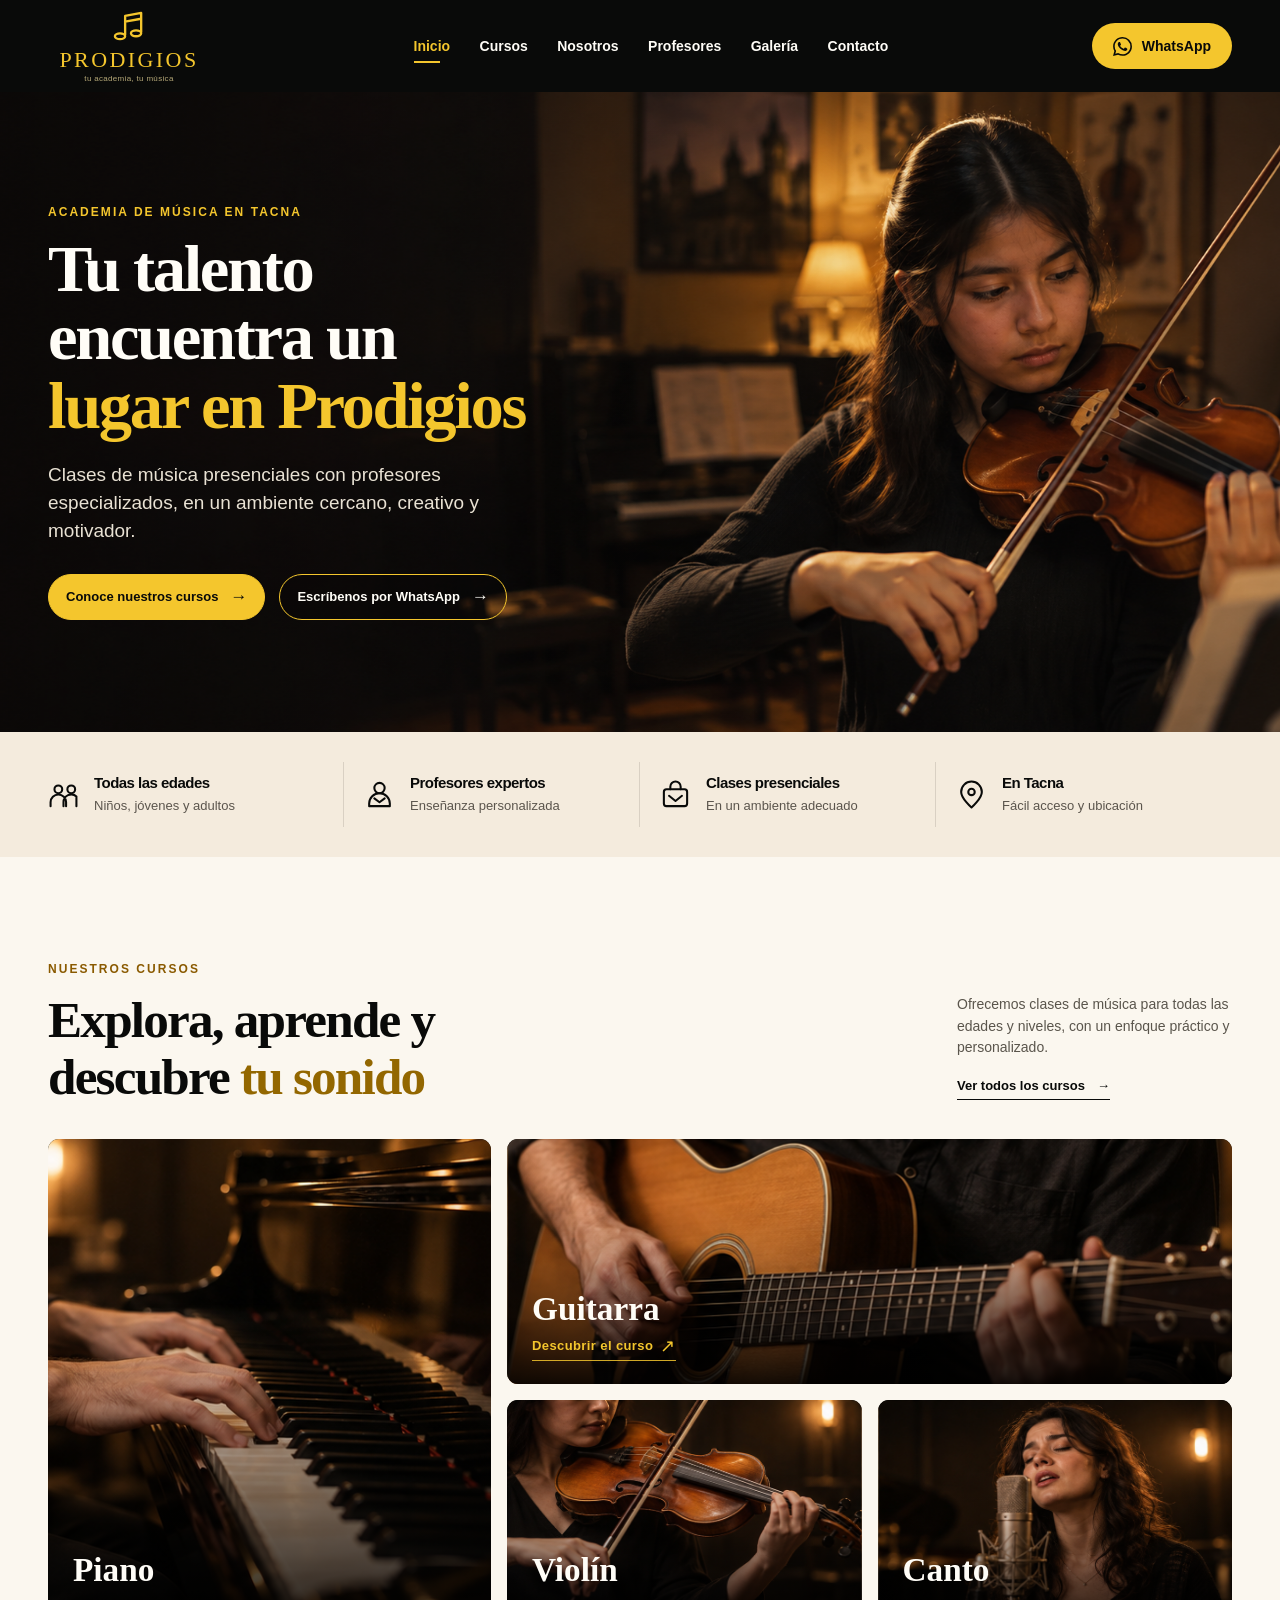
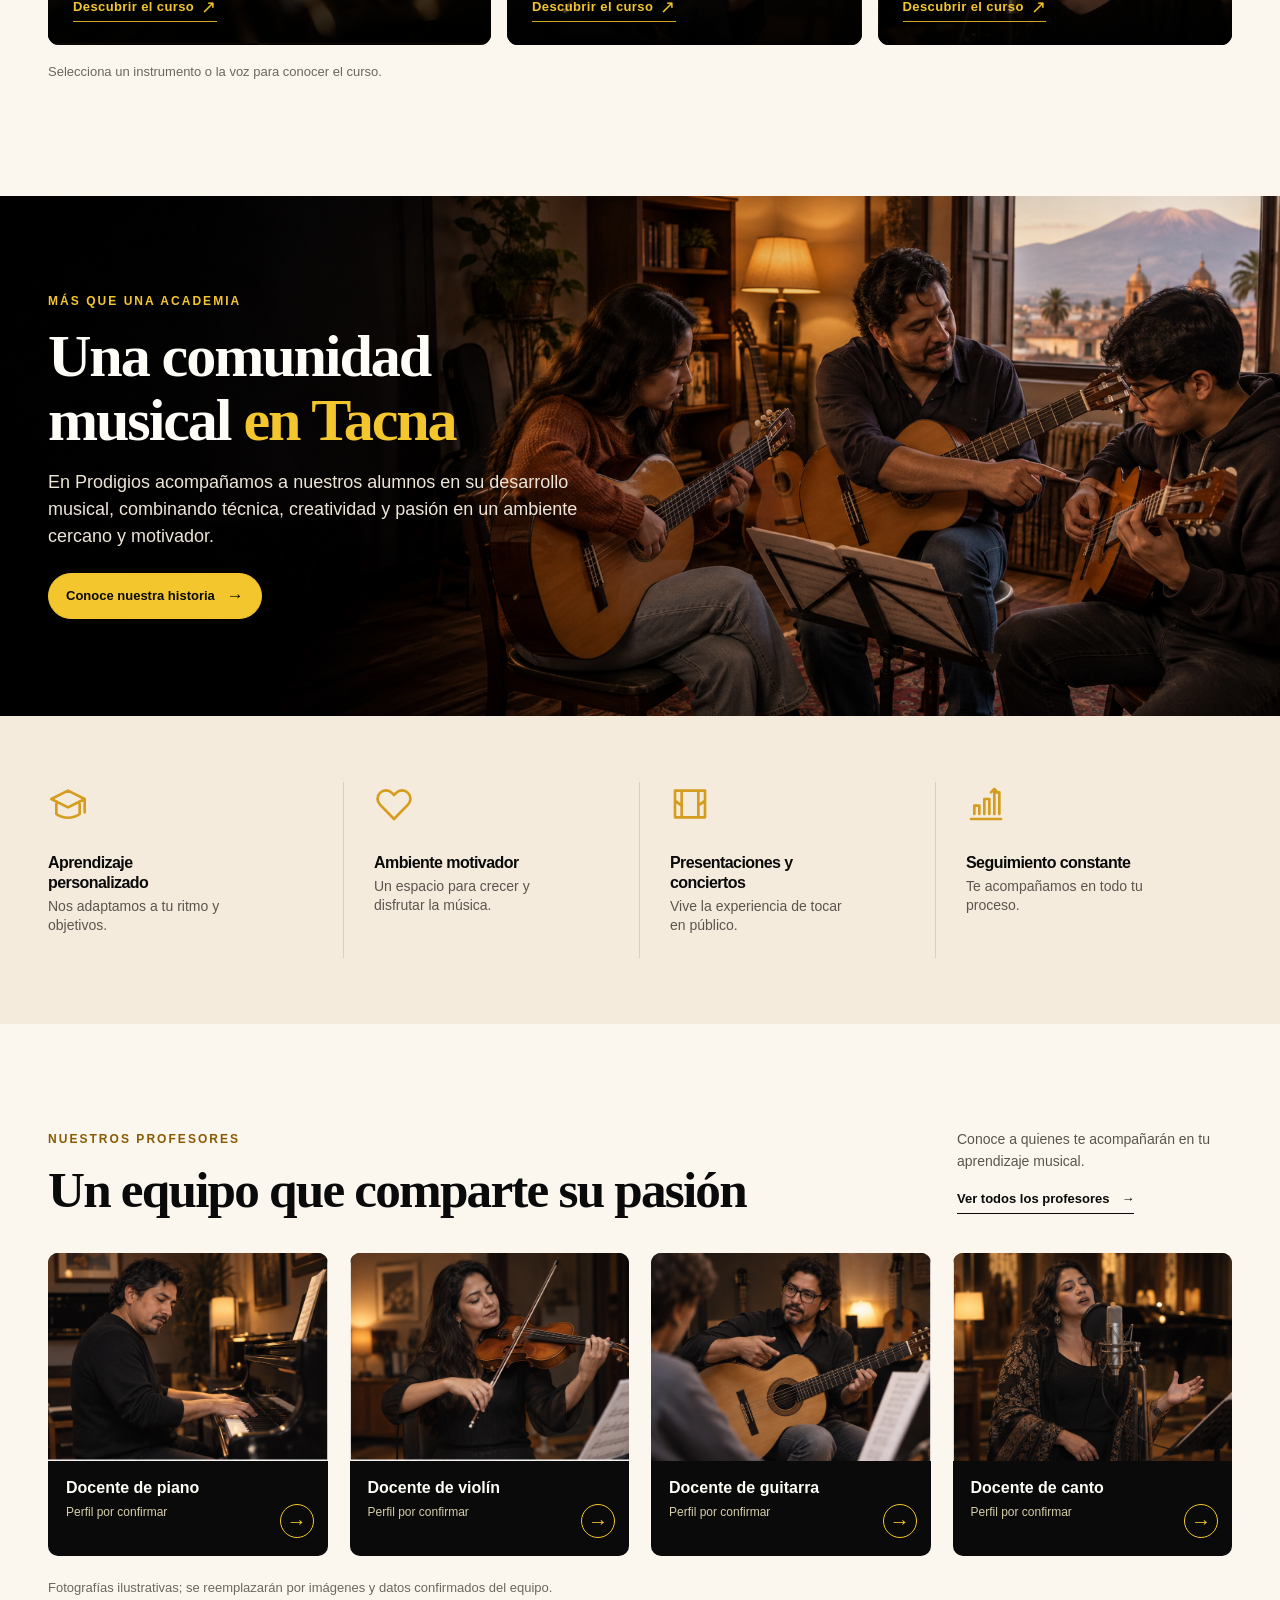
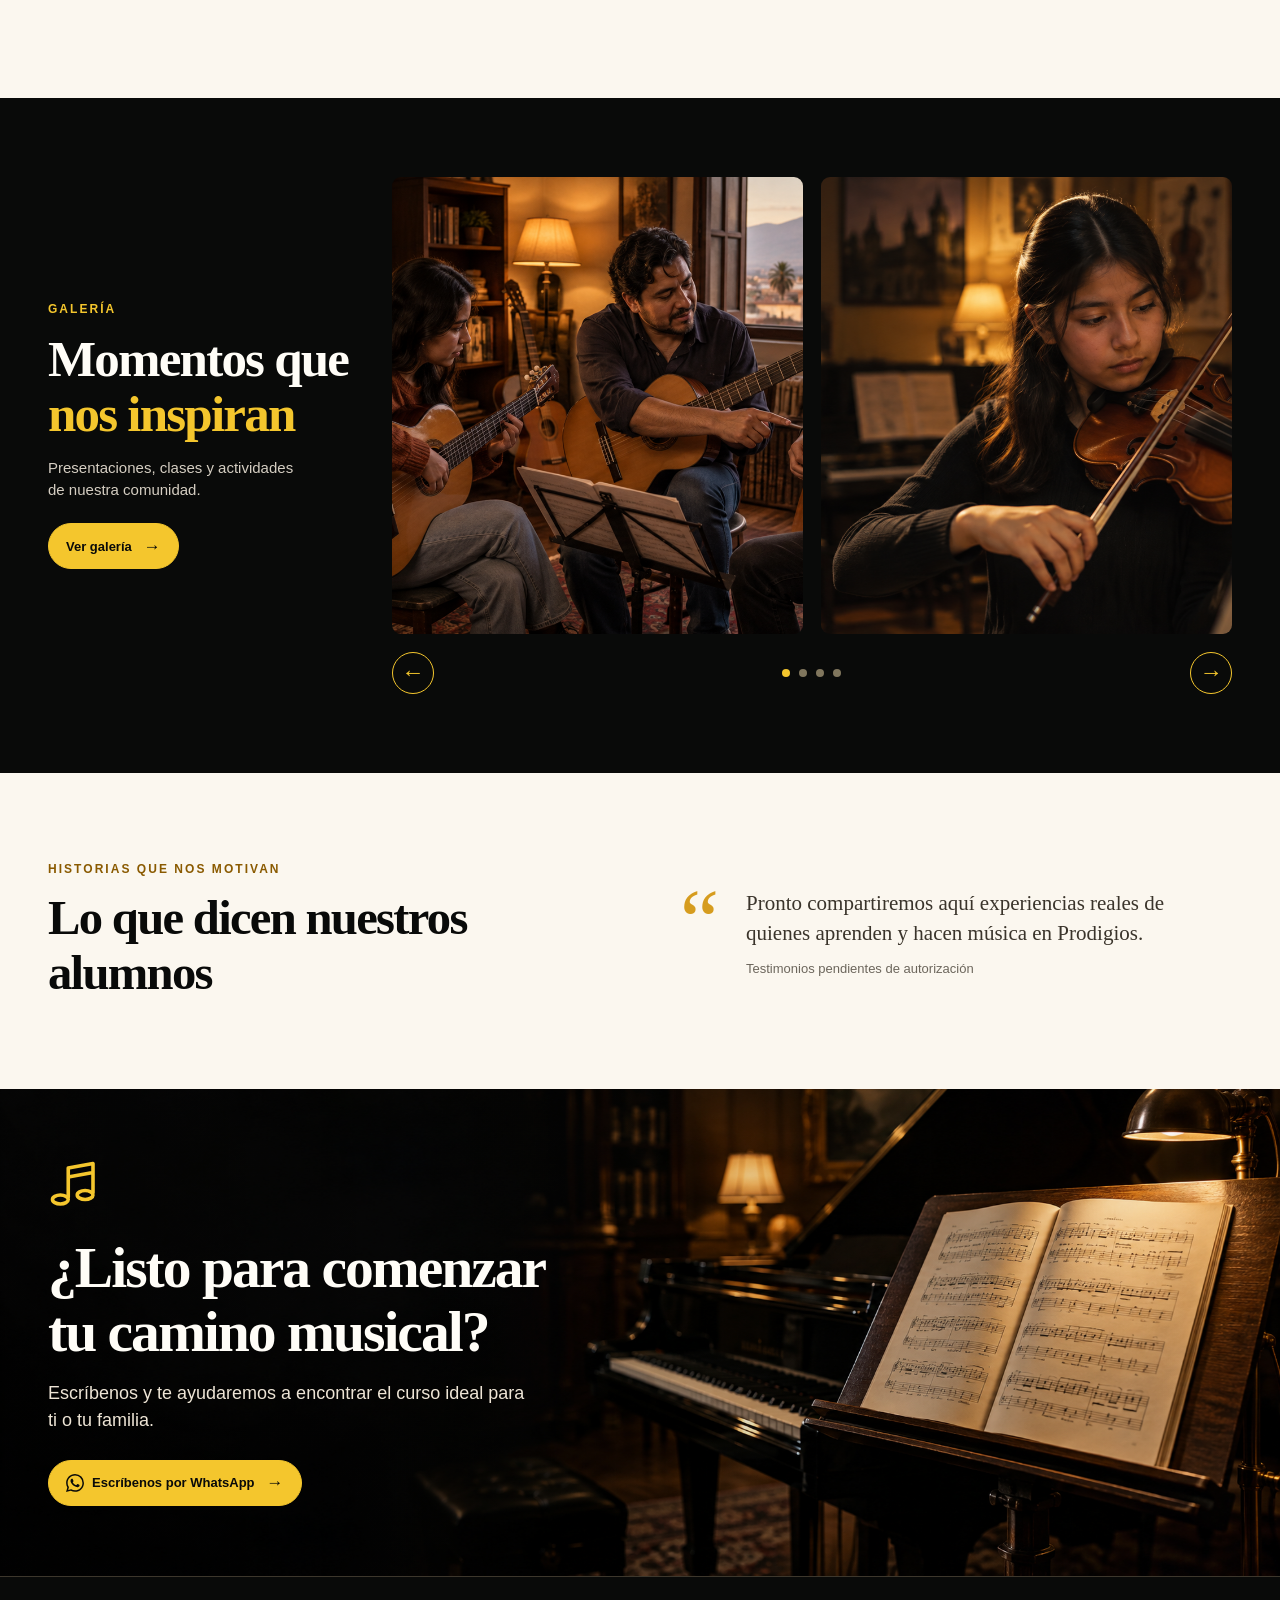
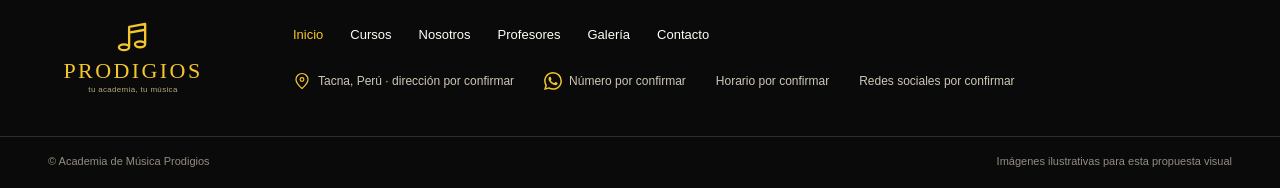
==== index.html @ af08e085 "cambios" ====
<!doctype html>
<html lang="es">
<head>
  <meta charset="utf-8">
  <meta name="viewport" content="width=device-width, initial-scale=1">
  <meta name="theme-color" content="#090A09">
  <meta name="description" content="Academia de Música Prodigios en Tacna. Descubre clases presenciales de piano, guitarra, violín y canto.">
  <title>Inicio · Academia de Música Prodigios</title>
  <link rel="stylesheet" href="styles.css">
  <link rel="stylesheet" href="home.css">
  <script src="home.js" defer></script>
  <script src="site.js" defer></script>
</head>
<body data-page="inicio"><div id="site"></div></body>
</html>
---- styles.css ----
:root {
  color-scheme: light;
  --ink: #111;
  --muted: #555;
  --line: #222;
  --soft-line: #222;
  --paper: #fff;
  --canvas: #fff;
}

* { box-sizing: border-box; }
html { scroll-behavior: smooth; }
body { margin: 0; background: var(--canvas); color: var(--ink); font-family: Arial, Helvetica, sans-serif; font-size: 15px; line-height: 1.5; }
button, input, select, textarea { font: inherit; }
button { cursor: pointer; }
a { color: inherit; text-decoration: none; }
a:hover { text-decoration: underline; text-underline-offset: 4px; }
a:focus-visible, button:focus-visible, input:focus-visible, select:focus-visible, textarea:focus-visible, summary:focus-visible { outline: 2px solid var(--ink); outline-offset: 3px; }
h1, h2, h3, p, blockquote { margin-top: 0; }
h1, h2, h3 { line-height: 1.15; letter-spacing: -.035em; }
h1 { font-size: clamp(2.7rem, 5.5vw, 5.1rem); font-weight: 700; }
h2 { font-size: clamp(2rem, 3.3vw, 3rem); font-weight: 700; }
h3 { font-size: 1.28rem; }
p { color: var(--muted); }
[hidden] { display: none !important; }

.sheet { width: min(100%, 1500px); margin: 28px auto; background: var(--paper); border: 1px solid var(--line); }
.sheet-meta { display: flex; justify-content: space-between; gap: 16px; padding: 10px 28px; border-bottom: 1px solid var(--line); font-size: 10px; font-weight: 700; letter-spacing: .13em; }
.site-header { display: flex; align-items: center; gap: 24px; min-height: 92px; padding: 14px 28px; border-bottom: 1px solid var(--line); }
.logo-box { width: 120px; min-width: 120px; height: 54px; display: flex; align-items: center; justify-content: center; flex-direction: column; border: 1px solid var(--line); line-height: 1.15; }
.logo-box span { font-size: 15px; font-weight: 700; letter-spacing: .12em; }
.logo-box small { font-size: 9px; letter-spacing: .07em; }
.desktop-nav { display: flex; flex: 1; justify-content: center; gap: clamp(12px, 2vw, 33px); }
.desktop-nav a { padding: 10px 0; white-space: nowrap; font-size: 13px; }
.desktop-nav a[aria-current="page"] { font-weight: 700; border-bottom: 2px solid var(--line); }
.header-cta { display: flex; align-items: center; gap: 14px; justify-content: space-between; min-width: 175px; padding: 12px 14px; border: 1px solid var(--line); font-size: 12px; font-weight: 700; }
.mobile-menu { display: none; }
.eyebrow { margin-bottom: 20px; color: var(--ink); font-size: 10px; font-weight: 700; letter-spacing: .17em; text-transform: uppercase; }
.section { padding: 76px 5.2%; border-bottom: 1px solid var(--line); }
.section-head { display: flex; justify-content: space-between; align-items: end; gap: 28px; margin-bottom: 34px; }
.section-head h2 { margin-bottom: 10px; }
.section-intro { max-width: 660px; margin-bottom: 0; font-size: 15px; }
.text-link { display: inline-block; border-bottom: 1px solid var(--ink); padding-bottom: 2px; font-size: 13px; font-weight: 700; white-space: nowrap; }
.button-row { display: flex; flex-wrap: wrap; align-items: center; gap: 12px; }
.button { display: inline-flex; justify-content: space-between; align-items: center; gap: 34px; min-height: 46px; padding: 11px 16px; border: 1px solid var(--ink); background: var(--ink); color: #fff; font-size: 13px; font-weight: 700; line-height: 1.2; text-align: left; }
.button:hover { background: #fff; color: var(--ink); text-decoration: none; }
.button-secondary { background: #fff; color: var(--ink); }
.button-secondary:hover { background: var(--ink); color: #fff; }
.outlined-card { border: 1px solid var(--line); background: #fff; }
.card-number { display: block; color: var(--muted); font-size: 10px; font-weight: 700; letter-spacing: .13em; }
.placeholder { display: flex; align-items: center; justify-content: center; min-height: 140px; border: 1px dashed var(--soft-line); background: #fff; color: var(--muted); text-align: center; }
.placeholder span { padding: 5px 8px; background: #fff; font-size: 11px; font-weight: 700; letter-spacing: .07em; text-transform: uppercase; }
.three-grid, .four-grid, .two-grid { display: grid; gap: 16px; }
.three-grid { grid-template-columns: repeat(3, minmax(0, 1fr)); }
.four-grid { grid-template-columns: repeat(4, minmax(0, 1fr)); }
.two-grid { grid-template-columns: repeat(2, minmax(0, 1fr)); }
.body-copy { max-width: 620px; font-size: 17px; line-height: 1.7; }

/* Inicio */
.hero { display: grid; grid-template-columns: 1.04fr .96fr; gap: 7%; align-items: stretch; min-height: 560px; }
.hero-copy { align-self: center; padding: 22px 0; }
.hero h1 { max-width: 720px; margin-bottom: 20px; }
.hero-copy > p:not(.eyebrow) { max-width: 570px; }
.hero-subtitle { color: var(--ink); font-size: 21px; font-weight: 700; }
.hero-copy .button-row { margin-top: 28px; }
.hero-image { min-height: 430px; }
.reason-card { min-height: 215px; padding: 26px; }
.reason-card h3 { margin: 50px 0 12px; }
.reason-card p { max-width: 280px; margin-bottom: 0; }
.course-preview { padding: 14px; }
.course-thumb { min-height: 180px; margin: 0 0 22px; }
.course-preview h3 { margin: 12px 0 8px; }
.course-preview p { margin-bottom: 18px; font-size: 13px; }
.course-preview .text-link { margin-bottom: 6px; }
.split-section { display: grid; grid-template-columns: 1fr 1fr; gap: 7%; align-items: center; }
.split-section .section-head { display: block; }
.split-section .button { margin-top: 12px; }
.landscape-placeholder { min-height: 310px; }
.teacher-preview { display: grid; grid-template-columns: 37% 1fr; gap: 20px; padding: 14px; min-height: 245px; }
.teacher-preview .portrait-placeholder { min-height: 210px; }
.teacher-preview > div:last-child { align-self: center; }
.teacher-preview h3 { margin: 20px 0 8px; }
.teacher-preview p { margin-bottom: 0; }
.mini-gallery { display: grid; grid-template-columns: 1fr 1fr; gap: 12px; }
.mini-gallery .placeholder { min-height: 130px; }
.mini-gallery .placeholder:first-child { grid-row: span 2; min-height: 272px; }
.testimonial { padding: 28px; min-height: 170px; margin-bottom: 0; }
.testimonial p { color: var(--ink); font-size: 18px; line-height: 1.45; }
.testimonial footer { color: var(--muted); font-size: 12px; }

/* Páginas interiores */
.page-intro { display: flex; align-items: end; justify-content: space-between; gap: 40px; min-height: 305px; padding: 58px 5.2% 55px; border-bottom: 1px solid var(--line); }
.page-intro h1 { margin-bottom: 16px; }
.page-intro p:last-child { max-width: 690px; margin-bottom: 0; font-size: 17px; }
.intro-index { flex: none; color: var(--muted); font-size: clamp(4rem, 8vw, 7rem); font-weight: 700; line-height: .8; letter-spacing: -.11em; }
.intro-index span { margin-left: 8px; color: var(--muted); font-size: 12px; letter-spacing: 0; }
.course-directory { padding-top: 42px; padding-bottom: 42px; }
.course-directory .eyebrow { margin-bottom: 17px; }
.course-directory nav { display: grid; grid-template-columns: repeat(4, 1fr); border-top: 1px solid var(--line); border-left: 1px solid var(--line); }
.course-directory nav a { display: flex; align-items: center; gap: 15px; padding: 16px; border-right: 1px solid var(--line); border-bottom: 1px solid var(--line); font-weight: 700; }
.course-directory nav a span:first-child { color: var(--muted); font-size: 11px; }
.course-directory nav a span:last-child { margin-left: auto; }
.course-list { padding-top: 0; padding-bottom: 0; border-bottom: 0; }
.course-detail { display: grid; grid-template-columns: 1.05fr 1fr .68fr; gap: 4%; padding: 64px 0; border-bottom: 1px solid var(--line); scroll-margin-top: 20px; }
.course-title h2 { margin: 0 0 12px; }
.course-title > p { max-width: 340px; margin-bottom: 26px; }
.course-specs { display: grid; grid-template-columns: 1fr 1fr; gap: 20px 24px; }
.course-specs > div { padding-top: 12px; border-top: 1px solid var(--line); }
.course-specs h3 { margin-bottom: 7px; font-size: 13px; }
.course-specs p { margin-bottom: 5px; font-size: 12px; }
.course-specs .text-link { font-size: 11px; }
.course-detail-image { min-height: 240px; }
.story-section { display: grid; grid-template-columns: 1fr 1fr; gap: 7%; }
.story-content > p { max-width: 550px; font-size: 17px; line-height: 1.7; }
.story-stops { margin-top: 35px; border-top: 1px solid var(--line); }
.story-stops div { display: flex; gap: 24px; padding: 15px 0; border-bottom: 1px solid var(--line); }
.story-stops span { color: var(--muted); font-size: 11px; }
.story-stops p { margin: 0; color: var(--ink); font-weight: 700; }
.about-gallery .placeholder { min-height: 190px; }
.teacher-grid { display: grid; grid-template-columns: repeat(2, minmax(0, 1fr)); gap: 16px; }
.teacher-card { display: grid; grid-template-columns: 43% 1fr; gap: 20px; padding: 14px; min-height: 310px; }
.teacher-photo { min-height: 280px; }
.teacher-info { padding: 12px 8px 8px 0; }
.teacher-info h3 { margin: 20px 0; }
.teacher-info dl { margin: 0 0 16px; }
.teacher-info dl div { padding: 9px 0; border-top: 1px solid var(--line); }
.teacher-info dt { color: var(--muted); font-size: 11px; }
.teacher-info dd { margin: 2px 0 0; font-size: 13px; font-weight: 700; }
.teacher-info p { font-size: 13px; }
.filter-row { display: flex; flex-wrap: wrap; gap: 8px; margin-bottom: 24px; }
.filter-button { padding: 9px 16px; border: 1px solid var(--line); background: #fff; color: var(--ink); font-size: 12px; font-weight: 700; }
.filter-button.is-active, .filter-button:hover { background: var(--ink); color: #fff; }
.gallery-grid { display: grid; grid-template-columns: repeat(4, minmax(0, 1fr)); gap: 16px; }
.gallery-item { border: 1px solid var(--line); padding: 10px; }
.gallery-image { min-height: 175px; }
.gallery-item > div:last-child { padding: 14px 5px 3px; }
.gallery-item > div:last-child span { color: var(--muted); font-size: 10px; letter-spacing: .1em; }
.gallery-item h3 { margin: 8px 0 0; font-size: 17px; }
.contact-section { display: grid; grid-template-columns: 1fr 1fr; gap: 7%; }
.contact-info > h2, .contact-form-wrap > h2 { margin-bottom: 14px; }
.contact-methods { margin-top: 30px; border-top: 1px solid var(--line); }
.contact-methods > div { padding: 15px 0; border-bottom: 1px solid var(--line); scroll-margin-top: 20px; }
.contact-methods h3 { margin-bottom: 5px; font-size: 13px; }
.contact-methods p { margin: 0; color: var(--ink); font-size: 14px; font-weight: 700; }
.contact-methods span { color: var(--muted); font-size: 11px; }
.contact-form-wrap { padding: 24px; border: 1px solid var(--line); }
.contact-form-wrap form { display: grid; gap: 14px; margin-top: 24px; }
.contact-form-wrap label { display: grid; gap: 6px; font-size: 12px; font-weight: 700; }
.contact-form-wrap input, .contact-form-wrap select, .contact-form-wrap textarea { width: 100%; padding: 11px 12px; border: 1px solid var(--line); border-radius: 0; background: #fff; color: var(--ink); font-weight: 400; }
.contact-form-wrap textarea { resize: vertical; }
.contact-form-wrap .button { width: 100%; margin-top: 3px; }
.form-note { margin: 0; font-size: 11px; }
.map-layout { display: grid; grid-template-columns: 1.6fr .6fr; gap: 16px; }
.map-placeholder { min-height: 300px; }
.map-address { display: flex; flex-direction: column; justify-content: end; padding: 23px; }
.map-address h3 { margin-bottom: 22px; }
.map-address p { margin-bottom: 7px; font-size: 13px; }
.step-card { min-height: 210px; padding: 24px; }
.step-number { display: block; margin-bottom: 50px; font-size: 26px; font-weight: 700; }
.step-card h3 { margin-bottom: 8px; }
.step-card p { margin-bottom: 0; font-size: 13px; }
.faq-list { border-top: 1px solid var(--line); }
.faq-list details { border-bottom: 1px solid var(--line); }
.faq-list summary { display: flex; justify-content: space-between; gap: 16px; padding: 18px 0; cursor: pointer; font-weight: 700; list-style: none; }
.faq-list summary::-webkit-details-marker { display: none; }
.faq-list details[open] summary span { transform: rotate(45deg); }
.faq-list details > p { margin: 0 0 20px; }

/* Shared closing sections */
.cta-section { display: flex; align-items: end; justify-content: space-between; gap: 24px; }
.cta-section h2 { max-width: 700px; margin-bottom: 10px; }
.cta-section p:not(.eyebrow) { margin-bottom: 0; }
.cta-section .button-row { flex: none; }
.site-footer { padding: 48px 5.2% 0; }
.footer-top { display: grid; grid-template-columns: 1fr 1.7fr; gap: 7%; padding-bottom: 54px; }
.footer-top h2 { max-width: 340px; font-size: 24px; }
.footer-top p { font-size: 12px; }
.footer-grid { display: grid; grid-template-columns: repeat(3, 1fr); gap: 25px; }
.footer-grid h3 { margin-bottom: 17px; font-size: 12px; }
.footer-grid nav { display: grid; gap: 7px; }
.footer-grid a, .footer-grid p { margin: 0 0 7px; color: var(--muted); font-size: 12px; }
.footer-bottom { display: flex; justify-content: space-between; gap: 16px; padding: 15px 0; border-top: 1px solid var(--line); color: var(--muted); font-size: 10px; font-weight: 700; letter-spacing: .12em; }

@media (max-width: 1150px) {
  .desktop-nav { gap: 12px; }
  .desktop-nav a { font-size: 12px; }
  .header-cta { min-width: 150px; font-size: 11px; }
  .course-detail { grid-template-columns: 1fr 1.2fr; }
  .course-detail-image { display: none; }
  .gallery-grid { grid-template-columns: repeat(3, minmax(0, 1fr)); }
}

@media (max-width: 900px) {
  .sheet { margin: 0; border-left: 0; border-right: 0; }
  .desktop-nav, .header-cta { display: none; }
  .site-header { justify-content: space-between; }
  .mobile-menu { display: block; position: relative; }
  .mobile-menu summary { display: flex; gap: 20px; align-items: center; padding: 11px 14px; border: 1px solid var(--line); cursor: pointer; font-size: 13px; font-weight: 700; list-style: none; }
  .mobile-menu summary::-webkit-details-marker { display: none; }
  .mobile-nav { position: absolute; top: calc(100% + 5px); right: 0; z-index: 10; display: grid; min-width: 190px; padding: 8px; border: 1px solid var(--line); background: #fff; }
  .mobile-nav a { padding: 10px; border-bottom: 1px solid var(--line); font-size: 13px; }
  .mobile-nav a:last-child { border-bottom: 0; }
  .mobile-nav a[aria-current="page"] { font-weight: 700; }
  .four-grid { grid-template-columns: repeat(2, minmax(0, 1fr)); }
  .three-grid { grid-template-columns: repeat(2, minmax(0, 1fr)); }
  .hero { gap: 4%; }
  .hero-image { min-height: 350px; }
  .teacher-card { grid-template-columns: 1fr; }
  .teacher-photo { min-height: 200px; }
  .contact-section { gap: 4%; }
  .footer-top { grid-template-columns: 1fr; }
}

@media (max-width: 640px) {
  .sheet-meta { padding: 9px 18px; font-size: 8px; }
  .sheet-meta span:first-child { max-width: 190px; }
  .site-header { min-height: 76px; padding: 10px 18px; }
  .logo-box { width: 102px; min-width: 102px; height: 49px; }
  .section { padding: 52px 18px; }
  .section-head, .cta-section { display: block; }
  .section-head .text-link { margin-top: 17px; }
  .hero, .split-section, .story-section, .contact-section, .footer-top, .two-grid, .three-grid, .four-grid, .teacher-grid, .map-layout { grid-template-columns: 1fr; }
  .hero { gap: 28px; }
  .hero-image { min-height: 270px; }
  .hero h1 { font-size: 2.9rem; }
  .reason-card { min-height: 170px; }
  .reason-card h3 { margin-top: 28px; }
  .course-thumb { min-height: 170px; }
  .landscape-placeholder { min-height: 230px; }
  .teacher-preview { grid-template-columns: 36% 1fr; }
  .teacher-preview .portrait-placeholder { min-height: 180px; }
  .reverse-split .placeholder { order: 2; }
  .page-intro { min-height: 250px; padding: 45px 18px; }
  .intro-index { display: none; }
  .course-directory nav { grid-template-columns: 1fr 1fr; }
  .course-detail { grid-template-columns: 1fr; gap: 24px; padding: 48px 0; }
  .course-specs { gap: 20px; }
  .story-stops { margin-top: 20px; }
  .teacher-card { grid-template-columns: 38% 1fr; min-height: 0; }
  .teacher-photo { min-height: 220px; }
  .teacher-info { padding: 5px 0; }
  .gallery-grid { grid-template-columns: repeat(2, minmax(0, 1fr)); gap: 10px; }
  .gallery-image { min-height: 140px; }
  .gallery-item h3 { font-size: 15px; }
  .contact-form-wrap { padding: 18px; }
  .map-placeholder { min-height: 220px; }
  .cta-section .button-row { margin-top: 23px; }
  .site-footer { padding: 42px 18px 0; }
  .footer-grid { grid-template-columns: 1fr 1fr; gap: 25px 15px; }
}

@media (max-width: 390px) {
  .sheet-meta span:last-child { text-align: right; }
  .button-row .button { width: 100%; }
  .teacher-card, .teacher-preview { grid-template-columns: 1fr; }
  .teacher-photo, .teacher-preview .portrait-placeholder { min-height: 190px; }
  .course-specs, .gallery-grid, .footer-grid { grid-template-columns: 1fr; }
}
---- home.css ----
body[data-page="inicio"] {
  --home-black: #090a09;
  --home-dark: #11110f;
  --home-cream: #f4ebdd;
  --home-paper: #fbf7ef;
  --home-gold: #f4c62d;
  --home-amber: #d69c1e;
  --home-white: #fffdf7;
  --home-muted: #8a847a;
  --home-line: #d9d0c3;
  background: var(--home-black);
  color: var(--home-black);
  font-family: Inter, Arial, Helvetica, sans-serif;
  font-size: 16px;
}

body[data-page="inicio"] .sheet { width: 100%; max-width: none; margin: 0; border: 0; background: var(--home-black); }
body[data-page="inicio"] h1, body[data-page="inicio"] h2, body[data-page="inicio"] h3 { letter-spacing: -.035em; }
body[data-page="inicio"] a:focus-visible, body[data-page="inicio"] button:focus-visible, body[data-page="inicio"] summary:focus-visible { outline: 3px solid var(--home-gold); outline-offset: 4px; }
body[data-page="inicio"] a:hover { text-decoration: none; }
.home-container { width: min(100%, 1280px); margin-inline: auto; padding-inline: 48px; }
.home-eyebrow { margin: 0 0 14px; color: #8a5a00; font-size: 12px; font-weight: 700; line-height: 1.4; letter-spacing: .17em; text-transform: uppercase; }
.home-hero .home-eyebrow, .home-story .home-eyebrow, .home-gallery .home-eyebrow { color: var(--home-gold); }
.home-light { background: var(--home-paper); }
.home-section-heading { margin-bottom: 34px; }
.home-section-heading h2, .home-story h2, .home-gallery h2, .home-testimonials h2, .home-final h2 { font-family: "Playfair Display", Georgia, "Times New Roman", serif; font-weight: 700; }
.home-section-heading h2 { margin: 0; font-size: clamp(40px, 4vw, 52px); line-height: 1.11; }
.home-section-heading em, .home-hero em, .home-story em, .home-gallery em { color: var(--home-gold); font-style: normal; }
.home-heading-with-aside { display: flex; align-items: end; justify-content: space-between; gap: 48px; }
.home-heading-aside { max-width: 275px; padding-bottom: 5px; }
.home-heading-aside p { margin: 0 0 14px; color: #5a554c; font-size: 14px; line-height: 1.55; }
.home-inline-link { display: inline-flex; gap: 12px; align-items: center; padding-bottom: 4px; border-bottom: 1px solid currentColor; color: var(--home-black); font-size: 13px; font-weight: 700; }
.home-inline-link:hover { color: #a37300; }

/* Header and brand */
.home-header { position: relative; z-index: 5; background: var(--home-black); color: var(--home-white); }
.home-header-inner { display: flex; align-items: center; min-height: 92px; gap: 36px; }
.home-brand { display: flex; align-items: center; justify-content: center; flex-direction: column; flex: none; width: 162px; color: var(--home-gold); line-height: 1; }
.home-brand svg { margin-bottom: 4px; }
.home-brand span { font-family: Georgia, serif; font-size: 22px; letter-spacing: .11em; }
.home-brand small { margin-top: 4px; color: #b6a978; font-size: 8px; letter-spacing: .04em; }
.home-desktop-nav { display: flex; align-items: center; justify-content: center; flex: 1; gap: clamp(18px, 2.3vw, 34px); }
.home-desktop-nav a { display: flex; align-items: center; min-height: 44px; position: relative; color: var(--home-white); font-size: 14px; font-weight: 600; white-space: nowrap; }
.home-desktop-nav a:hover, .home-desktop-nav a[aria-current="page"] { color: var(--home-gold); }
.home-desktop-nav a[aria-current="page"]::after { position: absolute; left: 0; bottom: 5px; width: 26px; height: 2px; background: var(--home-gold); content: ""; }
.home-whatsapp-pill { display: inline-flex; align-items: center; justify-content: center; gap: 10px; min-height: 46px; padding: 10px 21px; border-radius: 999px; background: var(--home-gold); color: var(--home-black); font-size: 14px; font-weight: 700; white-space: nowrap; transition: background 220ms ease, transform 220ms ease; }
.home-whatsapp-pill:hover { background: #ffdb5c; transform: translateY(-2px); }
.home-mobile-menu { display: none; }

/* Buttons */
.home-button { display: inline-flex; align-items: center; justify-content: center; gap: 8px; min-height: 46px; padding: 10px 17px; border: 1px solid var(--home-gold); border-radius: 999px; font-size: 13px; font-weight: 700; line-height: 1.2; white-space: nowrap; transition: background 220ms ease, color 220ms ease, transform 220ms ease; }
.home-button:hover { transform: translateY(-2px); }
.home-button-gold { background: var(--home-gold); color: var(--home-black); }
.home-button-gold:hover { background: #ffdc62; }
.home-button-outline { background: rgba(0,0,0,.18); color: var(--home-white); }
.home-button-outline:hover { background: var(--home-gold); color: var(--home-black); }
.home-button-arrow { margin-left: 4px; font-size: 17px; font-weight: 400; line-height: .8; }

/* Hero */
.home-hero { position: relative; display: flex; align-items: center; min-height: 640px; overflow: hidden; background: var(--home-black); color: var(--home-white); }
.home-hero-image, .home-story > img, .home-final > img { position: absolute; inset: 0; width: 100%; height: 100%; object-fit: cover; }
.home-hero-image { object-position: center; }
.home-hero-shade, .home-story-shade, .home-final-shade { position: absolute; inset: 0; pointer-events: none; }
.home-hero-shade { background: linear-gradient(90deg, rgba(0,0,0,.36) 0%, rgba(0,0,0,.12) 44%, rgba(0,0,0,0) 78%); }
.home-hero-content { position: relative; z-index: 1; width: 100%; padding-block: 80px; }
.home-hero h1 { max-width: 690px; margin: 0 0 20px; font-family: "Playfair Display", Georgia, "Times New Roman", serif; font-size: clamp(58px, 5.2vw, 72px); font-weight: 700; line-height: 1.03; }
.home-hero p:not(.home-eyebrow) { max-width: 495px; margin: 0; color: #e9e2d4; font-size: 19px; line-height: 1.48; }
.home-hero-actions { display: flex; flex-wrap: wrap; gap: 14px; margin-top: 29px; }

/* Attribute and benefit strips */
.home-attributes { background: var(--home-cream); }
.home-attributes-grid, .home-benefits-grid { display: grid; grid-template-columns: repeat(4, minmax(0, 1fr)); }
.home-attributes-grid { padding-block: 30px; }
.home-attribute { display: flex; align-items: center; gap: 15px; min-height: 65px; padding: 3px 20px; border-right: 1px solid var(--home-line); }
.home-attribute:first-child { padding-left: 0; }
.home-attribute:last-child { border-right: 0; padding-right: 0; }
.home-attribute svg { flex: none; color: var(--home-black); }
.home-attribute h2, .home-benefit h2 { margin: 0 0 4px; font-family: Inter, Arial, sans-serif; font-size: 15px; font-weight: 700; line-height: 1.25; letter-spacing: 0; }
.home-attribute p, .home-benefit p { margin: 0; color: #5b554d; font-size: 13px; line-height: 1.38; }

/* Courses */
.home-courses { padding-block: 104px 114px; }
.home-courses .home-section-heading em { color: #936700; }
.home-course-grid { display: grid; grid-template-columns: 1.25fr 1fr 1fr; grid-template-rows: 245px 245px; gap: 16px; }
.home-course-card { position: relative; display: block; min-width: 0; overflow: hidden; padding: 0; border: 0; border-radius: 11px; background: var(--home-black); color: var(--home-white); text-align: left; isolation: isolate; cursor: pointer; }
.home-course-card::after { position: absolute; inset: 25% 0 0; z-index: 1; background: linear-gradient(0deg, rgba(0,0,0,.9), rgba(0,0,0,.15) 68%, transparent); content: ""; pointer-events: none; }
.home-course-card:hover .home-course-art, .home-course-card:focus-visible .home-course-art { transform: scale(1.04); }
.home-course-piano { grid-row: span 2; }
.home-course-guitarra { grid-column: span 2; }
.home-course-art { position: absolute; inset: 0; display: block; background-image: url('assets/courses-sheet.png'); background-repeat: no-repeat; transition: transform 320ms ease; }
.home-course-piano .home-course-art { background-size: auto 200%; background-position: 18% top; }
.home-course-guitarra .home-course-art { background-size: 200% auto; background-position: right 8%; }
.home-course-violin .home-course-art { background-size: 200% 200%; background-position: left bottom; }
.home-course-canto .home-course-art { background-size: 200% 200%; background-position: right bottom; }
.home-course-content { position: absolute; right: 25px; bottom: 23px; left: 25px; z-index: 2; display: flex; flex-direction: column; align-items: start; gap: 8px; }
.home-course-content strong { font-family: "Playfair Display", Georgia, serif; font-size: clamp(26px, 2.6vw, 34px); font-weight: 700; line-height: 1.1; }
.home-course-open { display: inline-flex; align-items: center; gap: 7px; padding-bottom: 5px; border-bottom: 1px solid rgba(244,198,45,.85); color: var(--home-gold); font-size: 13px; font-weight: 700; letter-spacing: .03em; white-space: nowrap; }
.home-course-open span { font-size: 18px; font-weight: 400; line-height: 1; }
.home-course-hint { margin: 17px 0 0; color: #6c665c; font-size: 13px; }
.home-course-dialog { width: min(850px, calc(100% - 32px)); max-height: calc(100dvh - 36px); margin: auto; padding: 0; overflow: auto; border: 1px solid #bbaf99; border-radius: 14px; background: var(--home-paper); color: var(--home-black); box-shadow: 0 26px 85px rgba(0,0,0,.38); }
.home-course-dialog::backdrop { background: rgba(0,0,0,.78); }
.home-course-dialog-layout { display: grid; grid-template-columns: 43% 57%; min-height: 510px; }
.home-course-dialog-art { background-image: url('assets/courses-sheet.png'); background-repeat: no-repeat; }
.home-course-dialog-piano { background-size: auto 200%; background-position: 18% top; }
.home-course-dialog-guitarra { background-size: auto 200%; background-position: 82% top; }
.home-course-dialog-violin { background-size: auto 200%; background-position: 18% bottom; }
.home-course-dialog-canto { background-size: auto 200%; background-position: 82% bottom; }
.home-course-dialog-body { position: relative; padding: 54px 42px 40px; }
.home-course-dialog-close { position: absolute; top: 13px; right: 18px; width: 42px; height: 42px; padding: 0; border: 0; background: transparent; color: var(--home-black); font-size: 29px; font-weight: 300; }
.home-course-dialog-close:hover { color: #936700; }
.home-course-dialog-body h2 { margin: 0 0 14px; font-family: "Playfair Display", Georgia, serif; font-size: clamp(38px, 4vw, 49px); }
.home-course-dialog-description { margin-bottom: 28px; color: #4a4339; font-size: 17px; line-height: 1.5; }
.home-course-dialog-body dl { margin: 0 0 28px; border-top: 1px solid var(--home-line); }
.home-course-dialog-body dl div { display: grid; grid-template-columns: 112px 1fr; gap: 12px; padding: 13px 0; border-bottom: 1px solid var(--home-line); }
.home-course-dialog-body dt { color: #6c665c; font-size: 13px; }
.home-course-dialog-body dd { margin: 0; font-size: 14px; font-weight: 600; }
.home-course-dialog-actions { display: flex; flex-wrap: wrap; align-items: center; gap: 16px; }
.home-course-dialog-contact { padding-bottom: 4px; border-bottom: 1px solid currentColor; color: var(--home-black); font-size: 13px; font-weight: 700; }
.home-teacher-art { display: block; width: 100%; aspect-ratio: 1.34; background-repeat: no-repeat; background-size: 200% 200%; }
.home-circle-arrow { display: flex; align-items: center; justify-content: center; width: 34px; height: 34px; margin-top: auto; border: 1px solid var(--home-gold); border-radius: 50%; color: var(--home-gold); font-size: 20px; line-height: 1; transition: background 220ms ease, color 220ms ease; }
.home-teacher-card:hover .home-circle-arrow { background: var(--home-gold); color: var(--home-black); }

/* Story */
.home-story { position: relative; display: flex; align-items: center; min-height: 520px; overflow: hidden; background: var(--home-black); color: var(--home-white); }
.home-story > img { object-position: center; }
.home-story-shade { background: linear-gradient(90deg, rgba(0,0,0,.34) 0%, rgba(0,0,0,.12) 52%, rgba(0,0,0,0) 85%); }
.home-story-content { position: relative; z-index: 1; width: 100%; padding-block: 76px; }
.home-story h2 { max-width: 600px; margin: 0 0 16px; font-size: clamp(45px, 4.7vw, 61px); line-height: 1.07; }
.home-story p:not(.home-eyebrow) { max-width: 530px; margin-bottom: 23px; color: #ede5d8; font-size: 18px; line-height: 1.5; }

.home-benefits { background: var(--home-cream); }
.home-benefits-grid { padding-block: 66px; }
.home-benefit { min-height: 176px; padding: 2px 30px; border-right: 1px solid var(--home-line); }
.home-benefit:first-child { padding-left: 0; }
.home-benefit:last-child { padding-right: 0; border-right: 0; }
.home-benefit svg { margin-bottom: 22px; color: var(--home-amber); }
.home-benefit h2 { max-width: 170px; font-size: 16px; }
.home-benefit p { max-width: 180px; font-size: 14px; }

/* Teachers */
.home-teachers { padding-block: 105px 100px; }
.home-teachers .home-section-heading h2 { max-width: 760px; }
.home-teacher-grid { display: grid; grid-template-columns: repeat(4, minmax(0, 1fr)); gap: 22px; }
.home-teacher-card { min-width: 0; overflow: hidden; border-radius: 10px; background: var(--home-black); color: var(--home-white); transition: transform 240ms ease; }
.home-teacher-card:hover { transform: translateY(-5px); }
.home-teacher-art { background-image: url('assets/teachers-sheet.png'); }
.home-teacher-piano .home-teacher-art { background-position: left top; }
.home-teacher-violin .home-teacher-art { background-position: right top; }
.home-teacher-guitarra .home-teacher-art { background-position: left bottom; }
.home-teacher-canto .home-teacher-art { background-position: right bottom; }
.home-teacher-content { position: relative; display: flex; flex-direction: column; min-height: 95px; padding: 17px 57px 18px 18px; }
.home-teacher-content strong { margin-bottom: 5px; font-size: 16px; line-height: 1.2; }
.home-teacher-content small { color: #d6cda9; font-size: 12px; }
.home-teacher-content .home-circle-arrow { position: absolute; right: 14px; bottom: 18px; margin: 0; }
.home-image-note { margin: 22px 0 0; color: #6c675f; font-size: 13px; }

/* Gallery carousel */
.home-gallery { padding-block: 79px; background: var(--home-black); color: var(--home-white); }
.home-gallery-layout { display: grid; grid-template-columns: minmax(190px, 26%) minmax(0, 1fr); align-items: center; gap: 36px; }
.home-gallery h2 { margin: 0 0 15px; font-size: clamp(38px, 4vw, 51px); line-height: 1.08; }
.home-gallery-intro > p:not(.home-eyebrow) { max-width: 250px; margin: 0 0 22px; color: #d5cec2; font-size: 15px; line-height: 1.48; }
.home-gallery-frame { min-width: 0; }
.home-gallery-track { display: flex; gap: 18px; overflow-x: auto; scroll-snap-type: x mandatory; scrollbar-width: none; }
.home-gallery-track::-webkit-scrollbar { display: none; }
.home-gallery-slide { flex: 0 0 calc((100% - 18px) / 2); aspect-ratio: .9; min-width: 0; border-radius: 9px; background-color: #211c17; background-repeat: no-repeat; background-position: center; background-size: cover; scroll-snap-align: start; }
.home-gallery-class { background-image: url('assets/community.png'); background-position: 75% center; }
.home-gallery-violin { background-image: url('assets/hero-violin.png'); background-position: 78% center; }
.home-gallery-piano { background-image: url('assets/courses-sheet.png'); background-size: 200% 200%; background-position: left top; }
.home-gallery-voice { background-image: url('assets/teachers-sheet.png'); background-size: 200% 200%; background-position: right bottom; }
.home-gallery-music { background-image: url('assets/final-cta.png'); background-position: 78% center; }
.home-gallery-controls { display: flex; align-items: center; justify-content: space-between; margin-top: 18px; }
.home-gallery-arrow { width: 42px; height: 42px; border: 1px solid var(--home-gold); border-radius: 50%; background: transparent; color: var(--home-gold); font-size: 23px; line-height: 1; }
.home-gallery-arrow:hover { background: var(--home-gold); color: var(--home-black); }
.home-gallery-dots { display: flex; align-items: center; gap: 9px; }
.home-gallery-dot { width: 8px; height: 8px; padding: 0; border: 0; border-radius: 50%; background: #80765d; }
.home-gallery-dot.is-active { background: var(--home-gold); }
@media (min-width: 640px) { .home-gallery-dot:nth-child(n+5) { display: none; } }

/* Testimonial area intentionally awaits confirmed stories */
.home-testimonials { padding-block: 88px; }
.home-testimonials-layout { display: grid; grid-template-columns: 1fr 1fr; align-items: center; gap: 80px; }
.home-testimonials h2 { max-width: 500px; margin: 0; font-size: clamp(38px, 3.8vw, 50px); line-height: 1.13; }
.home-testimonials-message { display: grid; grid-template-columns: 54px 1fr; column-gap: 12px; align-items: start; max-width: 560px; }
.home-testimonials-message > span { color: var(--home-amber); font-family: Georgia, serif; font-size: 88px; line-height: .85; }
.home-testimonials-message p { margin: 5px 0 10px; color: #3a342b; font-family: Georgia, serif; font-size: 21px; line-height: 1.42; }
.home-testimonials-message small { grid-column: 2; color: #6c665c; font-size: 13px; }

/* Final call to action and footer */
.home-final { position: relative; display: flex; align-items: center; min-height: 475px; overflow: hidden; background: var(--home-black); color: var(--home-white); }
.home-final > img { object-position: center; }
.home-final-shade { background: linear-gradient(90deg, rgba(0,0,0,.33) 0%, rgba(0,0,0,.10) 55%, rgba(0,0,0,0) 100%); }
.home-final-content { position: relative; z-index: 1; width: 100%; padding-block: 70px; }
.home-final-content > svg { margin-bottom: 16px; color: var(--home-gold); }
.home-final h2 { max-width: 630px; margin: 0 0 17px; font-size: clamp(44px, 4.5vw, 59px); line-height: 1.1; }
.home-final p { max-width: 480px; margin: 0 0 26px; color: #eee5d6; font-size: 18px; line-height: 1.5; }
.home-footer { padding-block: 44px 18px; border-top: 1px solid #3d372c; background: var(--home-black); color: var(--home-white); }
.home-footer-inner { display: flex; align-items: center; gap: 75px; }
.home-footer .home-brand { width: 170px; }
.home-footer-main { flex: 1; }
.home-footer-main nav { display: flex; flex-wrap: wrap; gap: 27px; margin-bottom: 28px; }
.home-footer-main nav a { color: var(--home-white); font-size: 13px; }
.home-footer-main nav a:first-child, .home-footer-main nav a:hover { color: var(--home-gold); }
.home-footer-details { display: flex; flex-wrap: wrap; gap: 18px 30px; }
.home-footer-details span { display: inline-flex; align-items: center; gap: 7px; color: #cfc7b6; font-size: 12px; }
.home-footer-details svg { color: var(--home-gold); }
.home-footer-bottom { display: flex; justify-content: space-between; gap: 20px; margin-top: 42px; padding-top: 16px; border-top: 1px solid #302d28; color: #948d7e; font-size: 11px; }

@media (max-width: 1024px) {
  .home-container { padding-inline: 32px; }
  .home-header-inner { gap: 20px; }
  .home-brand { width: 130px; }
  .home-brand span { font-size: 18px; }
  .home-desktop-nav { gap: 16px; }
  .home-desktop-nav a { font-size: 12px; }
  .home-whatsapp-pill { padding-inline: 15px; font-size: 12px; }
  .home-hero { min-height: 575px; }
  .home-hero h1 { font-size: clamp(52px, 5.8vw, 61px); }
  .home-attribute { gap: 10px; padding-inline: 12px; }
  .home-attribute h2 { font-size: 13px; }
  .home-attribute p { font-size: 12px; }
  .home-course-grid, .home-teacher-grid { gap: 16px; }
  .home-course-grid { grid-template-rows: 225px 225px; }
  .home-course-content { right: 18px; bottom: 18px; left: 18px; }
  .home-course-content strong { font-size: 26px; }
  .home-benefit { padding-inline: 18px; }
  .home-gallery-layout { grid-template-columns: 31% 1fr; gap: 26px; }
}

@media (max-width: 760px) {
  .home-header-inner { min-height: 78px; }
  .home-desktop-nav { display: none; }
  .home-brand { margin-right: auto; }
  .home-mobile-menu { display: block; position: relative; }
  .home-mobile-menu summary { display: flex; flex-direction: column; justify-content: center; gap: 5px; width: 46px; height: 46px; padding: 11px; border: 1px solid #766b48; border-radius: 50%; cursor: pointer; list-style: none; }
  .home-mobile-menu summary::-webkit-details-marker { display: none; }
  .home-mobile-menu summary span { display: block; width: 21px; height: 2px; background: var(--home-gold); }
  .home-mobile-nav { position: absolute; top: calc(100% + 12px); right: 0; z-index: 10; display: grid; min-width: 220px; padding: 9px; border: 1px solid #655a40; border-radius: 9px; background: var(--home-dark); box-shadow: 0 14px 30px rgba(0,0,0,.3); }
  .home-mobile-nav a { padding: 12px 13px; border-bottom: 1px solid #3b3529; color: var(--home-white); font-size: 14px; }
  .home-mobile-nav a:last-child { border-bottom: 0; }
  .home-mobile-nav a[aria-current="page"] { color: var(--home-gold); }
  .home-attributes-grid, .home-benefits-grid { grid-template-columns: repeat(2, minmax(0, 1fr)); }
  .home-attribute:nth-child(2), .home-benefit:nth-child(2) { border-right: 0; }
  .home-attribute:nth-child(-n+2), .home-benefit:nth-child(-n+2) { border-bottom: 1px solid var(--home-line); }
  .home-attribute { padding: 14px !important; }
  .home-benefit { padding: 20px !important; }
  .home-course-grid { grid-template-columns: repeat(2, minmax(0, 1fr)); grid-template-rows: 245px 205px 210px; gap: 16px; }
  .home-course-piano { grid-column: 1; grid-row: 1 / span 2; }
  .home-course-guitarra { grid-column: 2; grid-row: 1; }
  .home-course-violin { grid-column: 2; grid-row: 2; }
  .home-course-canto { grid-column: 1 / span 2; grid-row: 3; }
  .home-teacher-grid { grid-template-columns: repeat(2, minmax(0, 1fr)); gap: 18px; }
  .home-gallery-layout { grid-template-columns: 1fr; gap: 28px; }
  .home-gallery-intro { max-width: 440px; }
  .home-gallery-slide { flex-basis: calc((100% - 18px) / 2); }
  .home-footer-inner { align-items: start; gap: 35px; }
}

@media (max-width: 639px) {
  body[data-page="inicio"] { font-size: 16px; }
  .home-container { padding-inline: 20px; }
  .home-header-inner { gap: 10px; min-height: 72px; }
  .home-brand { width: 108px; }
  .home-brand svg { width: 25px; height: 25px; }
  .home-brand span { font-size: 15px; }
  .home-brand small { font-size: 6px; }
  .home-whatsapp-pill { min-height: 44px; padding: 9px 12px; font-size: 0; }
  .home-whatsapp-pill svg { width: 21px; height: 21px; }
  .home-mobile-menu summary { width: 44px; height: 44px; }
  .home-hero { align-items: start; flex-direction: column; min-height: 0; }
  .home-hero-image { position: relative; order: 2; width: 100%; height: 330px; object-position: 72% center; }
  .home-hero-shade { display: none; }
  .home-hero-content { order: 1; padding-block: 63px 40px; }
  .home-hero h1 { font-size: clamp(40px, 10vw, 46px); line-height: 1.07; }
  .home-hero p:not(.home-eyebrow) { font-size: 17px; }
  .home-hero-actions { gap: 10px; }
  .home-hero-actions .home-button { width: auto; max-width: 100%; }
  .home-attributes-grid { padding-block: 18px; }
  .home-attribute { min-height: 92px; gap: 9px; }
  .home-attribute svg { width: 25px; height: 25px; }
  .home-attribute h2 { font-size: 13px; }
  .home-attribute p { font-size: 11px; }
  .home-courses { padding-block: 70px 79px; }
  .home-heading-with-aside { display: block; }
  .home-section-heading h2 { font-size: clamp(31px, 8vw, 36px); }
  .home-heading-aside { max-width: 450px; margin-top: 17px; }
  .home-heading-aside p { font-size: 14px; }
  .home-course-grid { grid-template-columns: 1fr; grid-template-rows: 320px 235px 235px 260px; gap: 14px; }
  .home-course-card { grid-column: 1 !important; grid-row: auto !important; }
  .home-course-content { right: 22px; bottom: 22px; left: 22px; }
  .home-course-content strong { font-size: 29px; }
  .home-teacher-grid { grid-template-columns: 1fr; gap: 18px; }
  .home-course-dialog { width: calc(100% - 20px); max-height: calc(100dvh - 20px); }
  .home-course-dialog-layout { grid-template-columns: 1fr; }
  .home-course-dialog-art { min-height: 180px; }
  .home-course-dialog-body { padding: 30px 24px 28px; }
  .home-course-dialog-body h2 { font-size: 38px; }
  .home-course-dialog-close { top: 6px; right: 8px; }
  .home-story { min-height: 0; flex-direction: column; }
  .home-story > img { position: relative; order: 2; height: 280px; object-position: 72% center; }
  .home-story-shade { display: none; }
  .home-story-content { order: 1; padding-block: 66px 43px; }
  .home-story h2 { font-size: clamp(36px, 9vw, 44px); }
  .home-story p:not(.home-eyebrow) { font-size: 17px; }
  .home-benefits-grid { padding-block: 20px; }
  .home-benefit { min-height: 184px; }
  .home-benefit svg { width: 34px; height: 34px; margin-bottom: 14px; }
  .home-benefit h2 { font-size: 14px; }
  .home-benefit p { font-size: 12px; }
  .home-teachers { padding-block: 70px; }
  .home-teacher-content { min-height: 90px; }
  .home-gallery { padding-block: 64px; }
  .home-gallery h2 { font-size: 37px; }
  .home-gallery-slide { flex-basis: 78%; }
  .home-testimonials { padding-block: 70px; }
  .home-testimonials-layout { grid-template-columns: 1fr; gap: 30px; }
  .home-testimonials h2 { font-size: 35px; }
  .home-testimonials-message p { font-size: 18px; }
  .home-final { flex-direction: column; min-height: 0; }
  .home-final > img { position: relative; order: 2; height: 270px; object-position: 75% center; }
  .home-final-shade { display: none; }
  .home-final-content { order: 1; padding-block: 66px 46px; }
  .home-final h2 { font-size: 40px; }
  .home-final p { font-size: 17px; }
  .home-final .home-button { width: auto; max-width: 100%; }
  .home-footer { padding-block: 44px 18px; }
  .home-footer-inner { display: block; }
  .home-footer .home-brand { margin: 0 0 36px; }
  .home-footer-main nav { gap: 16px 22px; margin-bottom: 26px; }
  .home-footer-details { display: grid; gap: 13px; }
  .home-footer-bottom { display: grid; margin-top: 32px; }
}

@media (prefers-reduced-motion: reduce) {
  body[data-page="inicio"] *, body[data-page="inicio"] *::before, body[data-page="inicio"] *::after { scroll-behavior: auto !important; transition-duration: .01ms !important; animation-duration: .01ms !important; }
}
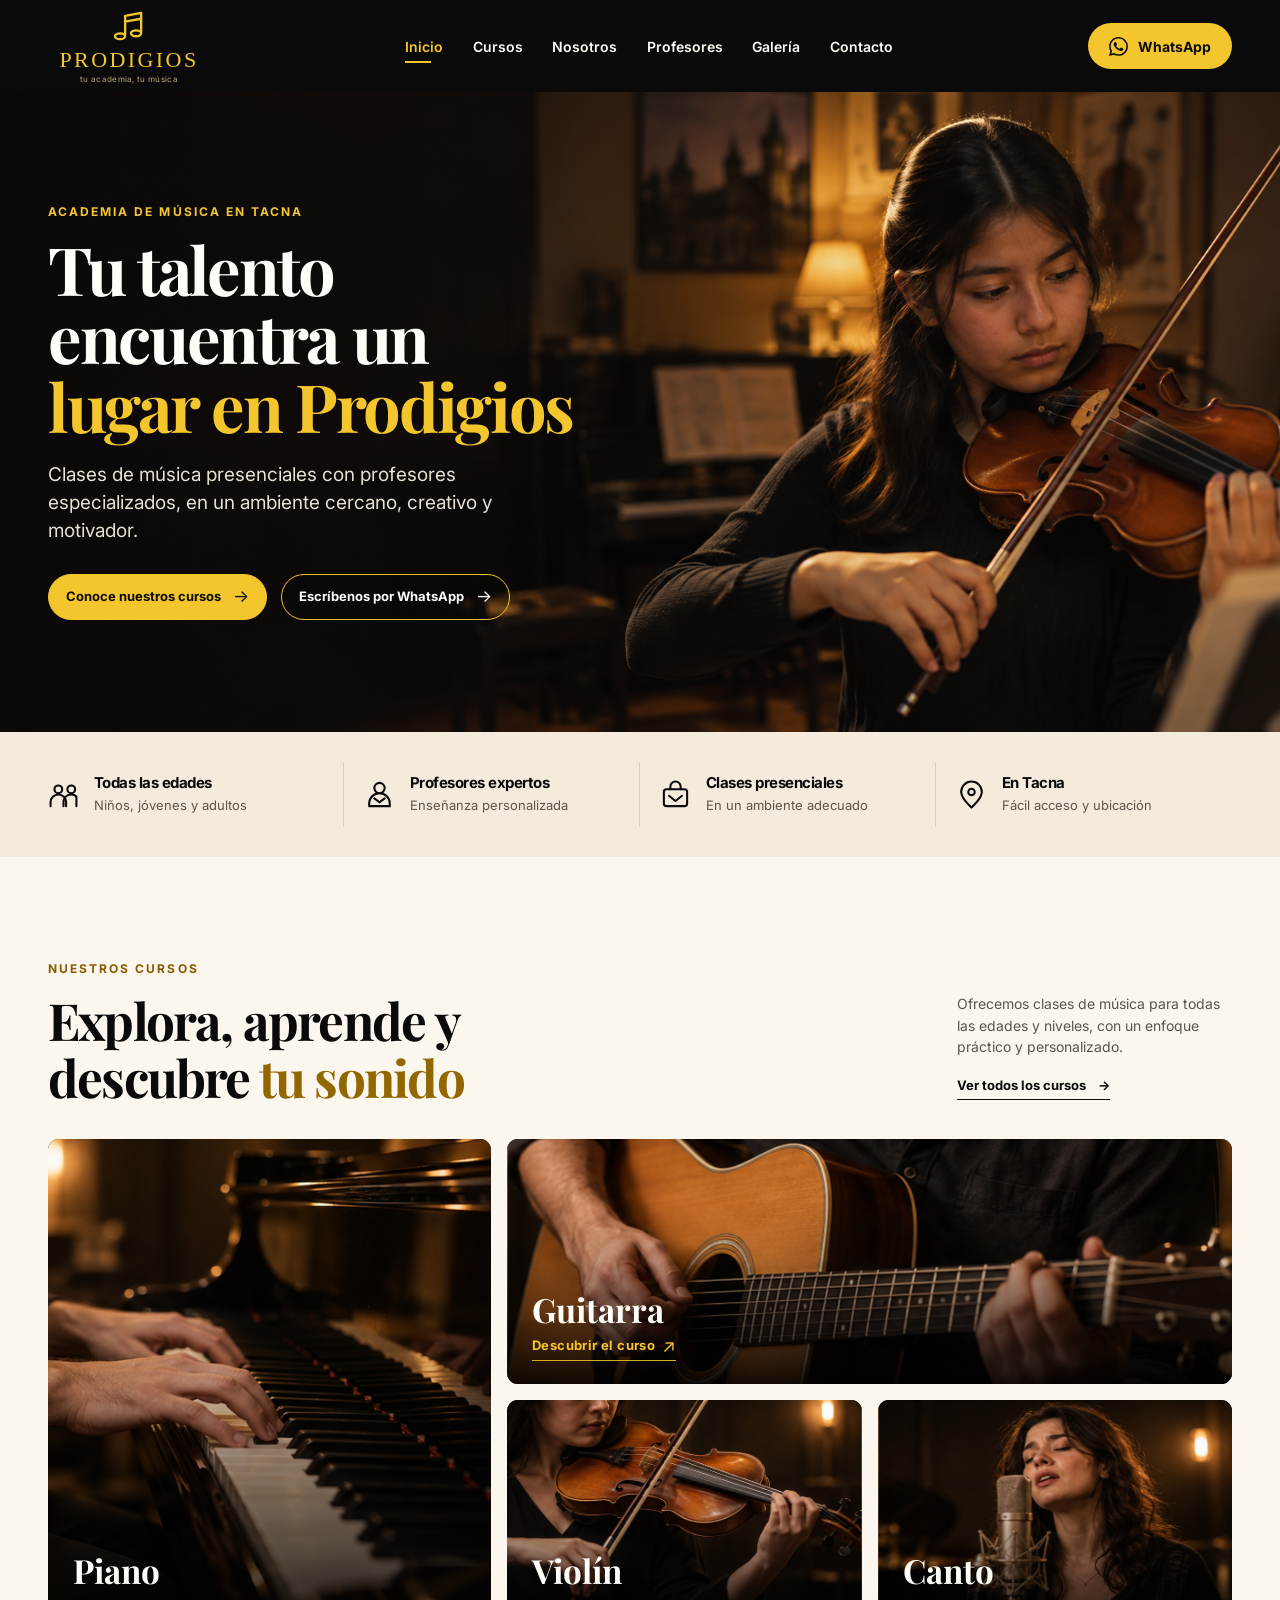
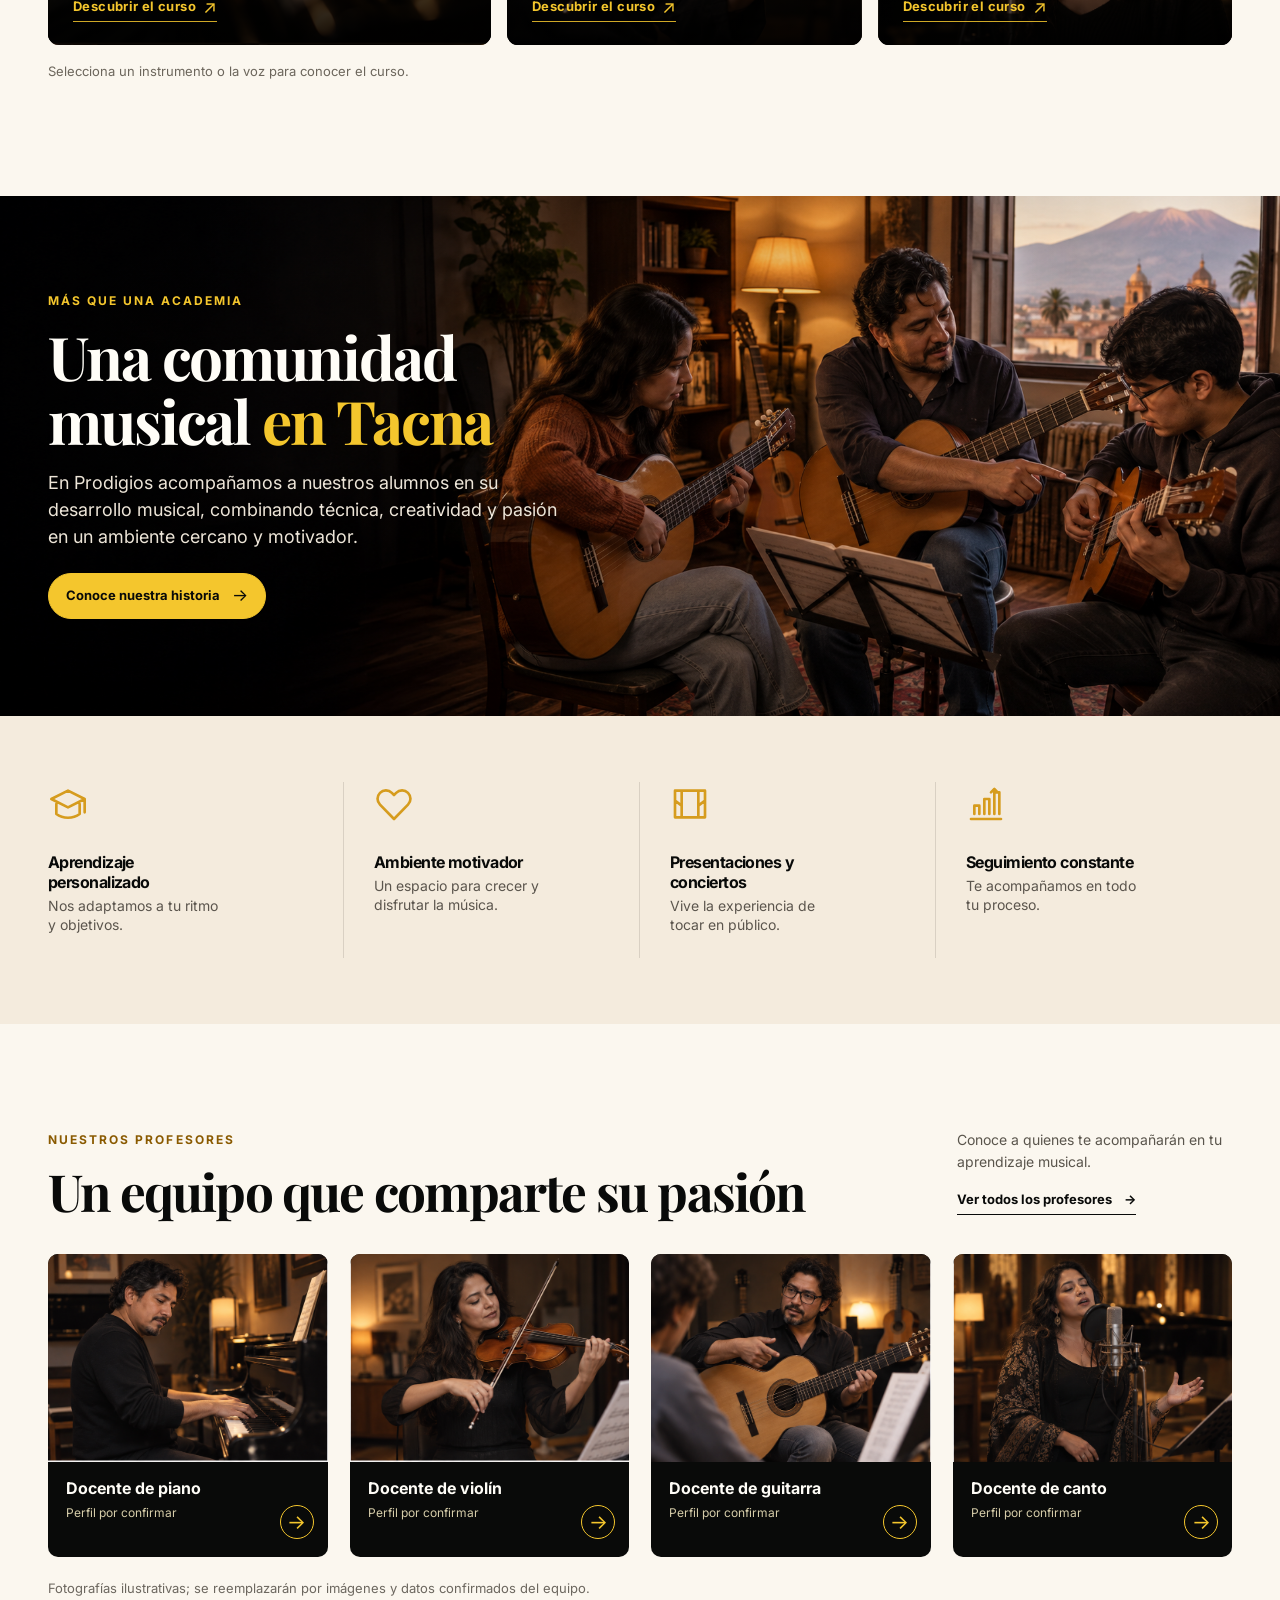
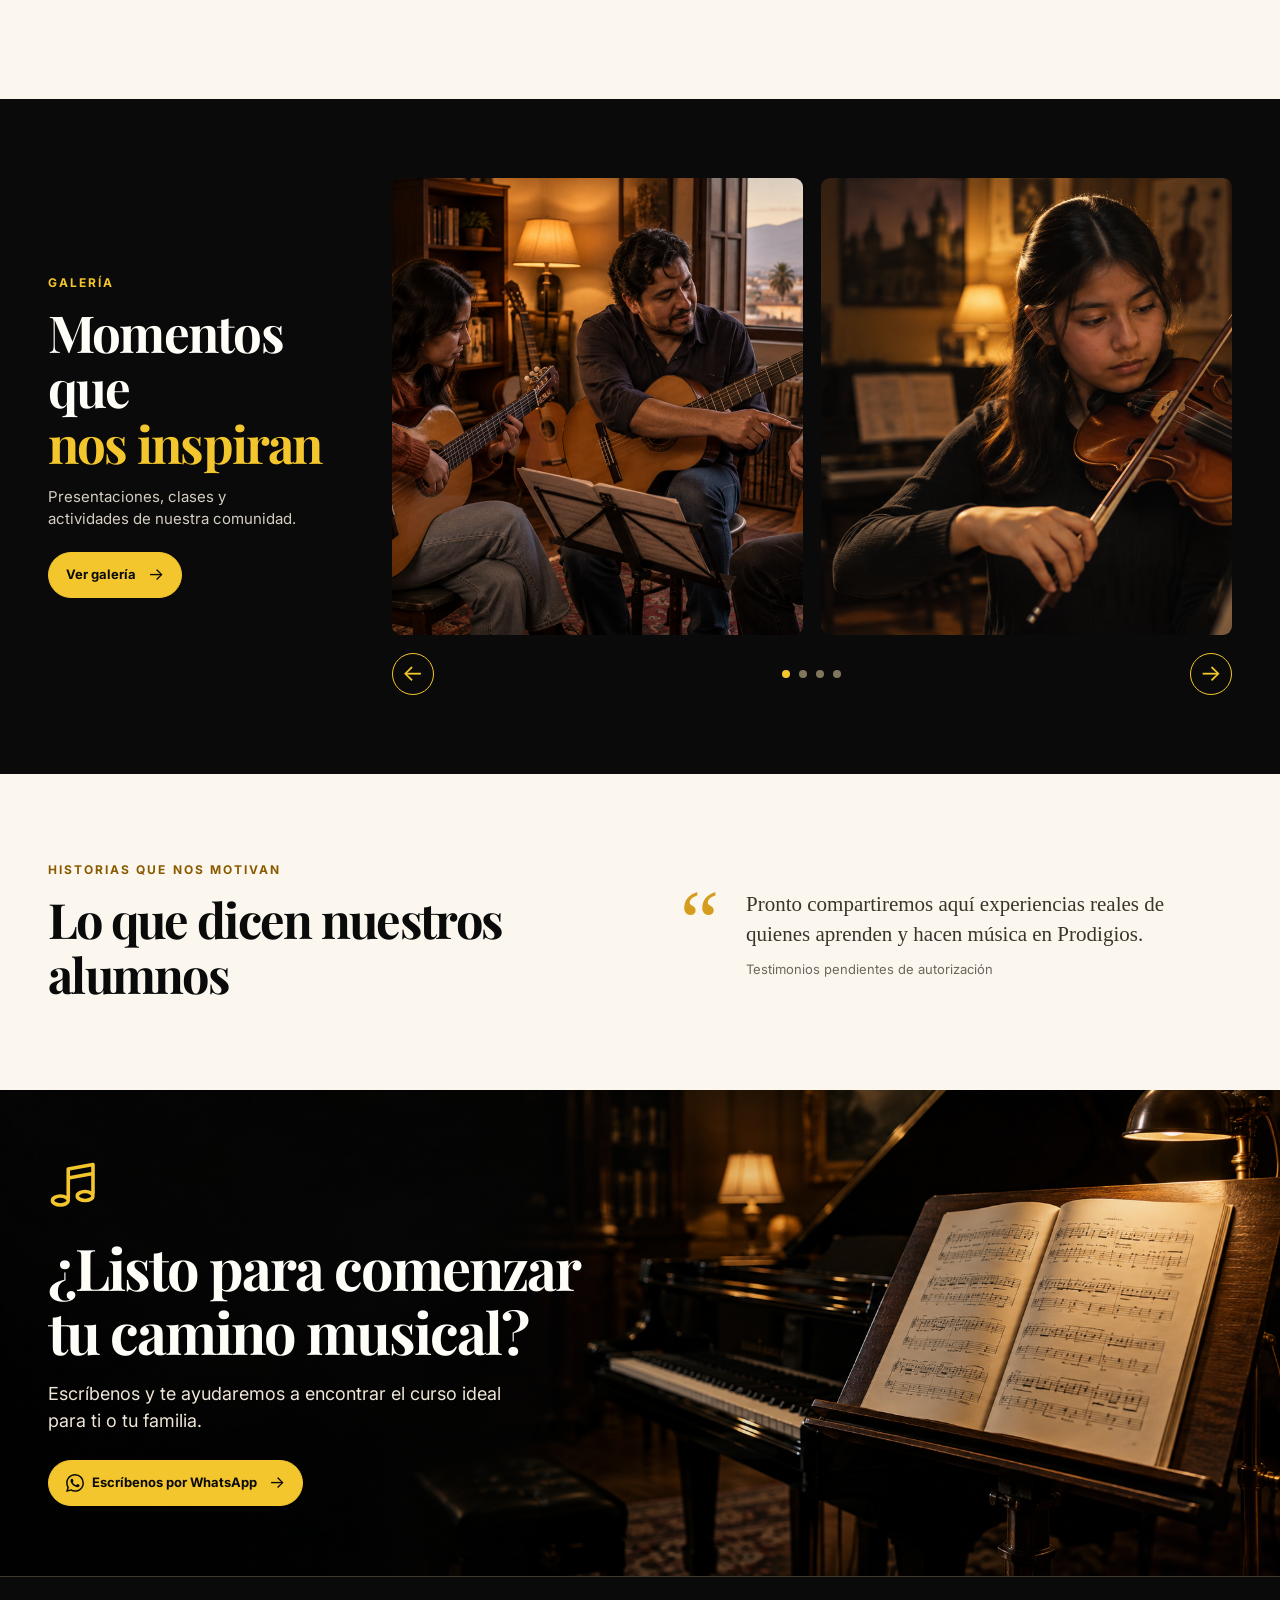
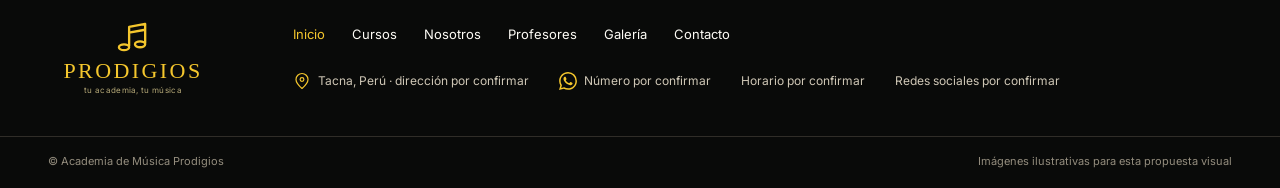
==== commit 04b7dd5e: "Cargar tipografías reales en la portada" ====
--- a/index.html
+++ b/index.html
@@ -6,6 +6,9 @@
   <meta name="theme-color" content="#090A09">
   <meta name="description" content="Academia de Música Prodigios en Tacna. Descubre clases presenciales de piano, guitarra, violín y canto.">
   <title>Inicio · Academia de Música Prodigios</title>
+  <link rel="preconnect" href="https://fonts.googleapis.com">
+  <link rel="preconnect" href="https://fonts.gstatic.com" crossorigin>
+  <link href="https://fonts.googleapis.com/css2?family=Inter:wght@400;500;600;700&family=Playfair+Display:wght@600;700&display=swap" rel="stylesheet">
   <link rel="stylesheet" href="styles.css">
   <link rel="stylesheet" href="home.css">
   <script src="home.js" defer></script>
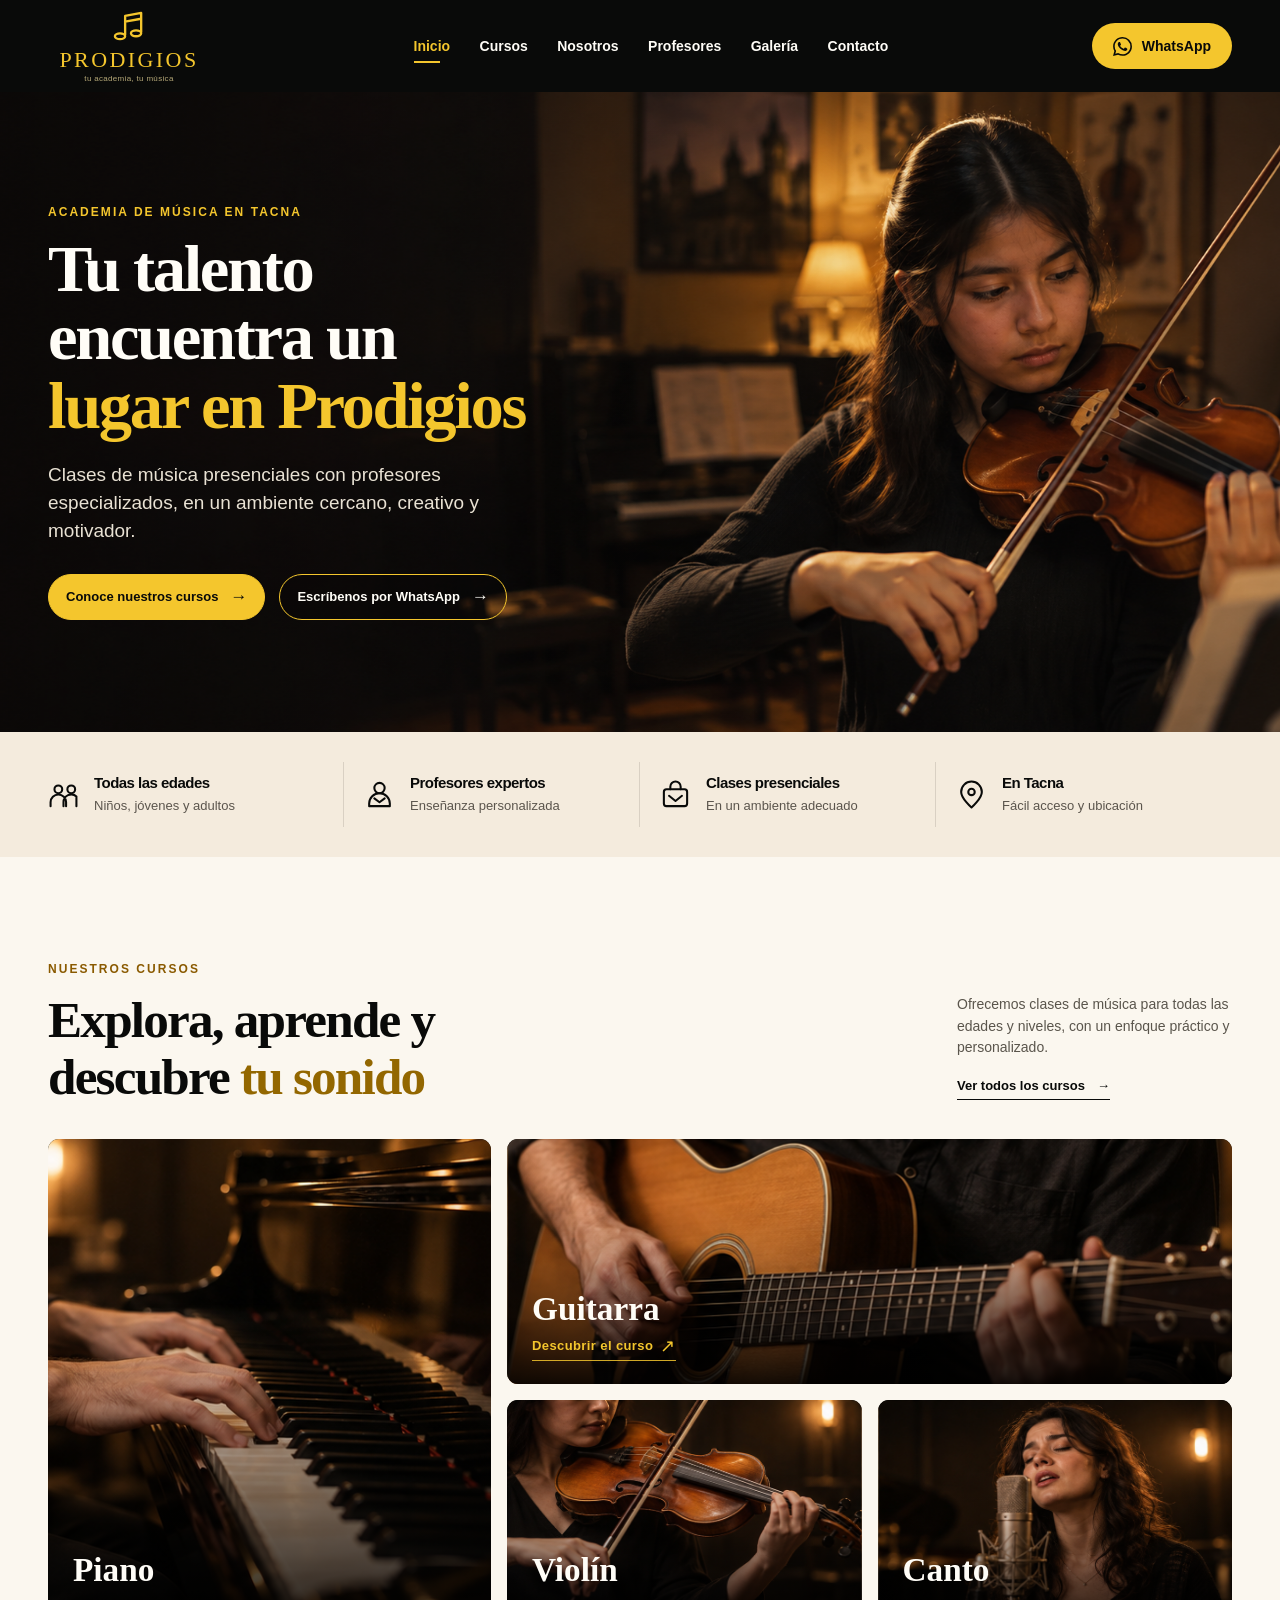
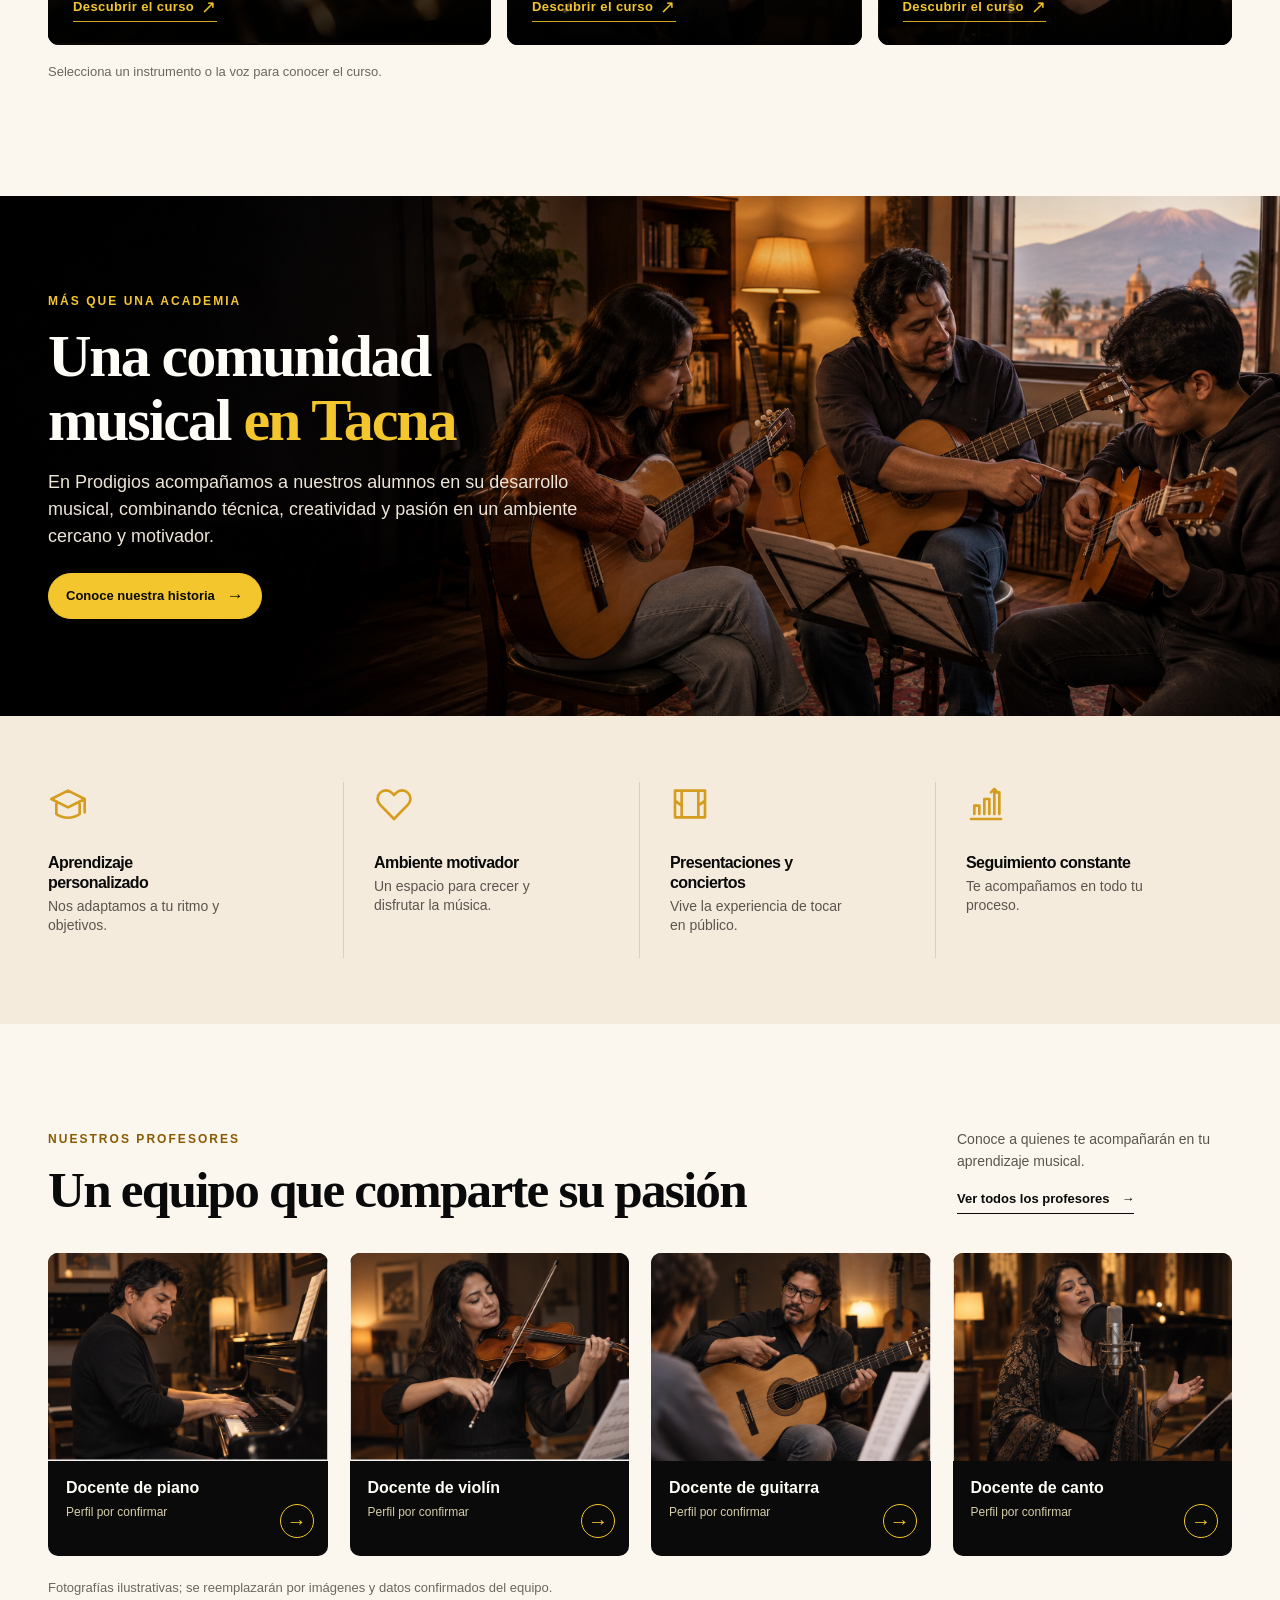
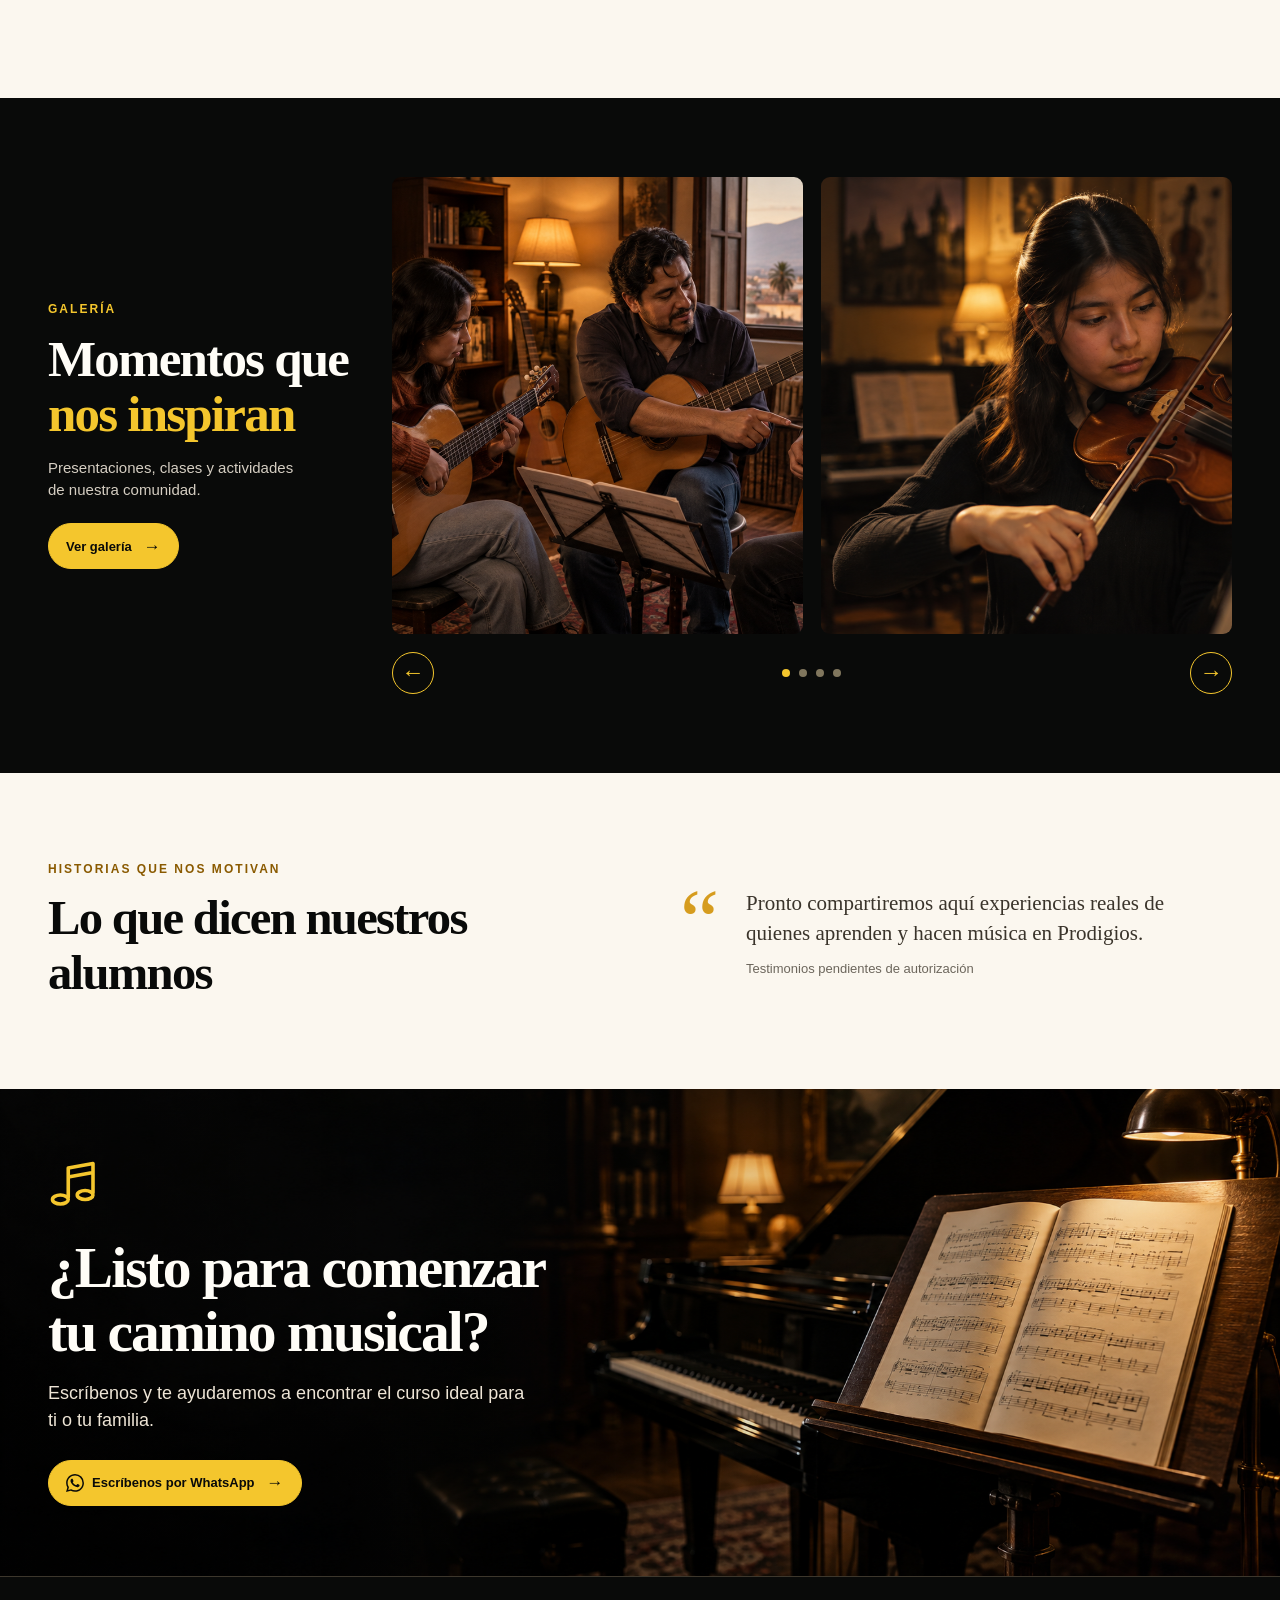
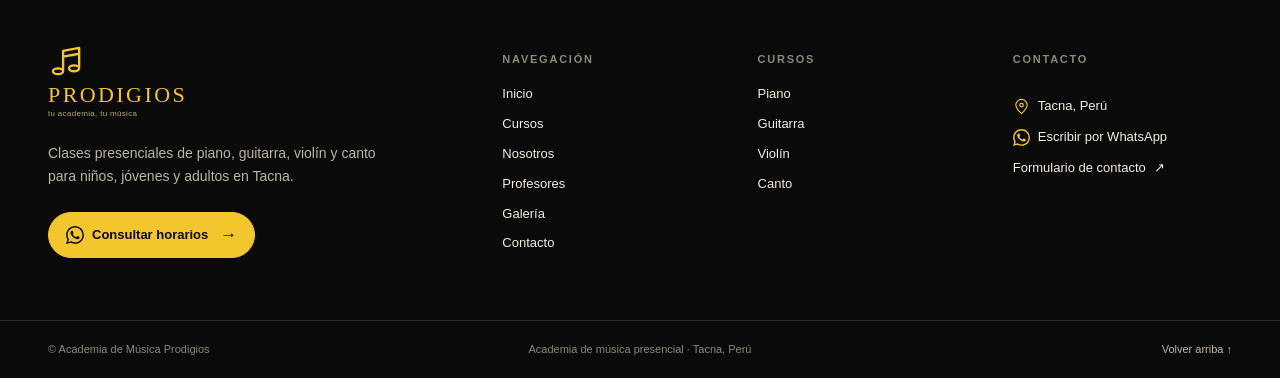
==== commit 5d98c9fe: "Completa el diseño UI UX del sitio Prodigios" ====
--- a/index.html
+++ b/index.html
@@ -6,12 +6,11 @@
   <meta name="theme-color" content="#090A09">
   <meta name="description" content="Academia de Música Prodigios en Tacna. Descubre clases presenciales de piano, guitarra, violín y canto.">
   <title>Inicio · Academia de Música Prodigios</title>
-  <link rel="preconnect" href="https://fonts.googleapis.com">
-  <link rel="preconnect" href="https://fonts.gstatic.com" crossorigin>
-  <link href="https://fonts.googleapis.com/css2?family=Inter:wght@400;500;600;700&family=Playfair+Display:wght@600;700&display=swap" rel="stylesheet">
   <link rel="stylesheet" href="styles.css">
   <link rel="stylesheet" href="home.css">
+  <link rel="stylesheet" href="footer.css">
   <script src="home.js" defer></script>
+  <script src="shared.js" defer></script>
   <script src="site.js" defer></script>
 </head>
 <body data-page="inicio"><div id="site"></div></body>
--- a/styles.css
+++ b/styles.css
@@ -256,3 +256,826 @@
   .teacher-photo, .teacher-preview .portrait-placeholder { min-height: 190px; }
   .course-specs, .gallery-grid, .footer-grid { grid-template-columns: 1fr; }
 }
+
+
+/* Contacto: misma identidad visual que la portada */
+body[data-page="contacto"] {
+  --home-black: #090a09;
+  --home-dark: #11110f;
+  --home-cream: #f4ebdd;
+  --home-paper: #fbf7ef;
+  --home-gold: #f4c62d;
+  --home-amber: #d69c1e;
+  --home-white: #fffdf7;
+  --home-muted: #8a847a;
+  --home-line: #d9d0c3;
+  margin: 0;
+  background: var(--home-black);
+  color: var(--home-black);
+  font-family: Inter, Arial, Helvetica, sans-serif;
+  font-size: 16px;
+}
+body[data-page="contacto"] .sheet {
+  width: 100%;
+  max-width: none;
+  margin: 0;
+  border: 0;
+  background: var(--home-paper);
+}
+body[data-page="contacto"] h1,
+body[data-page="contacto"] h2 {
+  font-family: "Playfair Display", Georgia, "Times New Roman", serif;
+  letter-spacing: -.035em;
+}
+body[data-page="contacto"] a:hover { text-decoration: none; }
+body[data-page="contacto"] a:focus-visible,
+body[data-page="contacto"] button:focus-visible,
+body[data-page="contacto"] input:focus-visible,
+body[data-page="contacto"] select:focus-visible,
+body[data-page="contacto"] textarea:focus-visible,
+body[data-page="contacto"] summary:focus-visible {
+  outline: 3px solid var(--home-gold);
+  outline-offset: 4px;
+}
+body[data-page="contacto"] .home-desktop-nav a[aria-current="page"] {
+  color: var(--home-gold);
+}
+body[data-page="contacto"] .home-desktop-nav a[aria-current="page"]::after {
+  position: absolute;
+  left: 0;
+  bottom: 5px;
+  width: 26px;
+  height: 2px;
+  background: var(--home-gold);
+  content: "";
+}
+body[data-page="contacto"] .home-mobile-nav a[aria-current="page"] {
+  color: var(--home-gold);
+}
+
+.contact-hero {
+  padding: 96px 0 104px;
+  background: var(--home-black);
+  color: var(--home-white);
+}
+.contact-hero-grid {
+  display: grid;
+  grid-template-columns: minmax(0, 1.25fr) minmax(320px, .75fr);
+  gap: clamp(56px, 8vw, 110px);
+  align-items: end;
+}
+.contact-hero-copy h1 {
+  max-width: 760px;
+  margin: 0 0 22px;
+  font-size: clamp(58px, 6vw, 82px);
+  line-height: 1.02;
+}
+.contact-hero-copy h1 em {
+  color: var(--home-gold);
+  font-style: normal;
+}
+.contact-hero-copy > p:not(.home-eyebrow) {
+  max-width: 610px;
+  margin: 0;
+  color: #e3dacd;
+  font-size: 19px;
+  line-height: 1.55;
+}
+.contact-hero-actions,
+.contact-final-actions {
+  display: flex;
+  flex-wrap: wrap;
+  align-items: center;
+  gap: 18px;
+  margin-top: 30px;
+}
+.contact-text-link {
+  display: inline-flex;
+  align-items: center;
+  gap: 10px;
+  padding-bottom: 5px;
+  border-bottom: 1px solid currentColor;
+  color: inherit;
+  font-size: 13px;
+  font-weight: 700;
+}
+.contact-text-link:hover { color: var(--home-gold); }
+.contact-hero-card {
+  border-top: 1px solid #514b3c;
+}
+.contact-hero-card > div {
+  display: grid;
+  grid-template-columns: 42px 1fr;
+  column-gap: 14px;
+  padding: 20px 0;
+  border-bottom: 1px solid #514b3c;
+}
+.contact-card-icon {
+  grid-row: 1 / span 2;
+  display: flex;
+  align-items: center;
+  justify-content: center;
+  width: 38px;
+  height: 38px;
+  color: var(--home-gold);
+}
+.contact-hero-card p {
+  margin: 0 0 3px;
+  color: #918979;
+  font-size: 11px;
+  font-weight: 700;
+  letter-spacing: .12em;
+  text-transform: uppercase;
+}
+.contact-hero-card strong {
+  color: var(--home-white);
+  font-size: 15px;
+  font-weight: 600;
+}
+
+.contact-main {
+  padding: 104px 0;
+  background: var(--home-paper);
+}
+.contact-main-grid {
+  display: grid;
+  grid-template-columns: minmax(0, .9fr) minmax(440px, 1.1fr);
+  gap: clamp(58px, 8vw, 105px);
+  align-items: start;
+}
+.contact-copy h2,
+.contact-form-card h2,
+.contact-section-heading h2,
+.contact-faq-heading h2,
+.contact-final h2 {
+  margin: 0;
+  font-size: clamp(38px, 4vw, 54px);
+  line-height: 1.08;
+}
+.contact-copy h2 em {
+  color: #936700;
+  font-style: normal;
+}
+.contact-copy > p:not(.home-eyebrow) {
+  max-width: 540px;
+  margin: 18px 0 0;
+  color: #5d574e;
+  font-size: 16px;
+  line-height: 1.65;
+}
+.contact-channels {
+  margin-top: 38px;
+  border-top: 1px solid var(--home-line);
+}
+.contact-channels > a,
+.contact-channels > div {
+  display: grid;
+  grid-template-columns: 44px 1fr auto;
+  gap: 15px;
+  align-items: start;
+  padding: 22px 0;
+  border-bottom: 1px solid var(--home-line);
+}
+.contact-channels > a > span,
+.contact-channels > div > span {
+  color: #936700;
+}
+.contact-channels small {
+  display: block;
+  margin-bottom: 5px;
+  color: #837b70;
+  font-size: 10px;
+  font-weight: 700;
+  letter-spacing: .14em;
+}
+.contact-channels strong {
+  display: block;
+  color: var(--home-black);
+  font-size: 16px;
+}
+.contact-channels p {
+  margin: 5px 0 0;
+  color: #676157;
+  font-size: 13px;
+}
+.contact-channels b {
+  color: #936700;
+  font-size: 20px;
+  font-weight: 400;
+}
+.contact-channels > a:hover strong { color: #936700; }
+
+.contact-form-card {
+  padding: 42px;
+  border: 1px solid #cfc5b6;
+  border-radius: 14px;
+  background: #fffdf8;
+  box-shadow: 0 18px 48px rgba(36, 28, 18, .08);
+}
+.contact-form-card h2 {
+  margin-bottom: 28px;
+  font-size: clamp(34px, 3.4vw, 46px);
+}
+.contact-form-card form {
+  display: grid;
+  gap: 17px;
+}
+.contact-field-row {
+  display: grid;
+  grid-template-columns: 1fr 1fr;
+  gap: 14px;
+}
+.contact-form-card label {
+  display: grid;
+  gap: 8px;
+  color: #332f29;
+  font-size: 12px;
+  font-weight: 700;
+}
+.contact-form-card input,
+.contact-form-card select,
+.contact-form-card textarea {
+  width: 100%;
+  padding: 14px 15px;
+  border: 1px solid #cfc5b6;
+  border-radius: 8px;
+  background: #fff;
+  color: var(--home-black);
+  font: inherit;
+  font-size: 14px;
+  font-weight: 400;
+  transition: border-color 180ms ease, box-shadow 180ms ease;
+}
+.contact-form-card input:focus,
+.contact-form-card select:focus,
+.contact-form-card textarea:focus {
+  border-color: #9f7606;
+  outline: 0;
+  box-shadow: 0 0 0 3px rgba(244,198,45,.18);
+}
+.contact-form-card textarea {
+  min-height: 132px;
+  resize: vertical;
+}
+.contact-submit {
+  display: flex;
+  align-items: center;
+  justify-content: space-between;
+  min-height: 50px;
+  margin-top: 3px;
+  padding: 12px 18px;
+  border: 1px solid var(--home-gold);
+  border-radius: 999px;
+  background: var(--home-gold);
+  color: var(--home-black);
+  font-weight: 700;
+}
+.contact-submit:hover { background: #ffdc62; }
+.contact-submit span:last-child { font-size: 19px; }
+.contact-form-note {
+  margin: 0;
+  color: #777065;
+  font-size: 11px;
+  line-height: 1.45;
+}
+
+.contact-steps {
+  padding: 92px 0 100px;
+  background: var(--home-cream);
+}
+.contact-section-heading {
+  display: flex;
+  align-items: end;
+  justify-content: space-between;
+  gap: 50px;
+  margin-bottom: 38px;
+}
+.contact-section-heading > p {
+  max-width: 330px;
+  margin: 0;
+  color: #625c53;
+  font-size: 14px;
+  line-height: 1.55;
+}
+.contact-step-grid {
+  display: grid;
+  grid-template-columns: repeat(3, 1fr);
+  border-top: 1px solid #cfc5b6;
+}
+.contact-step-grid article {
+  min-height: 235px;
+  padding: 26px 34px 28px 0;
+  border-right: 1px solid #cfc5b6;
+}
+.contact-step-grid article:not(:first-child) { padding-left: 34px; }
+.contact-step-grid article:last-child { border-right: 0; }
+.contact-step-grid article > span {
+  display: block;
+  margin-bottom: 52px;
+  color: #9b7205;
+  font-size: 12px;
+  font-weight: 700;
+  letter-spacing: .12em;
+}
+.contact-step-grid h3 {
+  margin: 0 0 9px;
+  font-family: Inter, Arial, sans-serif;
+  font-size: 17px;
+  letter-spacing: 0;
+}
+.contact-step-grid p {
+  max-width: 290px;
+  margin: 0;
+  color: #625c53;
+  font-size: 14px;
+  line-height: 1.55;
+}
+
+.contact-faq {
+  padding: 104px 0;
+  background: var(--home-paper);
+}
+.contact-faq-grid {
+  display: grid;
+  grid-template-columns: minmax(280px, .75fr) minmax(0, 1.25fr);
+  gap: clamp(60px, 9vw, 120px);
+}
+.contact-faq-heading {
+  position: sticky;
+  top: 30px;
+  align-self: start;
+}
+.contact-faq-heading p:last-child {
+  max-width: 390px;
+  margin: 18px 0 0;
+  color: #625c53;
+  font-size: 14px;
+  line-height: 1.6;
+}
+.contact-faq-list {
+  border-top: 1px solid var(--home-line);
+}
+.contact-faq-list details {
+  border-bottom: 1px solid var(--home-line);
+}
+.contact-faq-list summary {
+  display: flex;
+  align-items: center;
+  justify-content: space-between;
+  gap: 24px;
+  padding: 22px 0;
+  cursor: pointer;
+  list-style: none;
+  color: #1d1a16;
+  font-size: 16px;
+  font-weight: 700;
+}
+.contact-faq-list summary::-webkit-details-marker { display: none; }
+.contact-faq-list summary b {
+  flex: none;
+  color: #9b7205;
+  font-size: 23px;
+  font-weight: 400;
+  transition: transform 180ms ease;
+}
+.contact-faq-list details[open] summary b { transform: rotate(45deg); }
+.contact-faq-list details p {
+  max-width: 690px;
+  margin: -4px 46px 22px 0;
+  color: #625c53;
+  font-size: 14px;
+  line-height: 1.65;
+}
+
+.contact-final {
+  padding: 86px 0 92px;
+  background: var(--home-black);
+  color: var(--home-white);
+}
+.contact-final-inner > svg {
+  margin-bottom: 17px;
+  color: var(--home-gold);
+}
+.contact-final h2 {
+  max-width: 720px;
+  font-size: clamp(44px, 4.8vw, 62px);
+}
+.contact-final-inner > p:not(.home-eyebrow) {
+  max-width: 550px;
+  margin: 18px 0 0;
+  color: #dcd4c7;
+  font-size: 17px;
+  line-height: 1.6;
+}
+
+@media (max-width: 900px) {
+  .contact-hero-grid,
+  .contact-main-grid,
+  .contact-faq-grid {
+    grid-template-columns: 1fr;
+  }
+  .contact-hero-card {
+    max-width: 650px;
+  }
+  .contact-main-grid,
+  .contact-faq-grid {
+    gap: 55px;
+  }
+  .contact-faq-heading {
+    position: static;
+    max-width: 650px;
+  }
+}
+
+@media (max-width: 639px) {
+  .contact-hero {
+    padding: 66px 0 72px;
+  }
+  .contact-hero-grid {
+    gap: 46px;
+  }
+  .contact-hero-copy h1 {
+    font-size: clamp(43px, 12vw, 54px);
+  }
+  .contact-hero-copy > p:not(.home-eyebrow) {
+    font-size: 16px;
+  }
+  .contact-main,
+  .contact-faq {
+    padding: 72px 0;
+  }
+  .contact-form-card {
+    padding: 28px 22px;
+  }
+  .contact-field-row {
+    grid-template-columns: 1fr;
+  }
+  .contact-steps {
+    padding: 70px 0;
+  }
+  .contact-section-heading {
+    display: block;
+  }
+  .contact-section-heading > p {
+    margin-top: 17px;
+  }
+  .contact-step-grid {
+    grid-template-columns: 1fr;
+  }
+  .contact-step-grid article,
+  .contact-step-grid article:not(:first-child) {
+    min-height: 0;
+    padding: 24px 0;
+    border-right: 0;
+    border-bottom: 1px solid #cfc5b6;
+  }
+  .contact-step-grid article:last-child { border-bottom: 0; }
+  .contact-step-grid article > span { margin-bottom: 24px; }
+  .contact-faq-grid { gap: 38px; }
+  .contact-faq-list summary {
+    font-size: 15px;
+  }
+  .contact-final {
+    padding: 70px 0 76px;
+  }
+  .contact-final h2 {
+    font-size: 40px;
+  }
+}
+
+
+/* Contacto: mapa real de la academia */
+.contact-map-card {
+  overflow: hidden;
+  border: 1px solid #514b3c;
+  border-radius: 14px;
+  background: #161713;
+}
+.contact-map-card iframe {
+  display: block;
+  width: 100%;
+  height: 360px;
+  border: 0;
+}
+.contact-map-info {
+  display: flex;
+  align-items: center;
+  justify-content: space-between;
+  gap: 22px;
+  padding: 18px 20px;
+}
+.contact-map-info > div {
+  display: flex;
+  align-items: center;
+  gap: 12px;
+}
+.contact-map-info small {
+  display: block;
+  margin-bottom: 3px;
+  color: #8f8779;
+  font-size: 9px;
+  font-weight: 700;
+  letter-spacing: .14em;
+}
+.contact-map-info strong {
+  display: block;
+  color: var(--home-white);
+  font-size: 14px;
+}
+.contact-map-info p {
+  margin: 3px 0 0;
+  color: #aaa294;
+  font-size: 12px;
+}
+.contact-map-info > a {
+  flex: none;
+  padding-bottom: 4px;
+  border-bottom: 1px solid #746c5c;
+  color: #f4ede1;
+  font-size: 12px;
+  font-weight: 700;
+}
+.contact-map-info > a:hover {
+  border-color: var(--home-gold);
+  color: var(--home-gold);
+}
+
+/* Cursos: versión limpia, sin repetir especificaciones comunes */
+.courses-intro {
+  padding: 78px 5.2% 70px;
+  border-bottom: 1px solid var(--line);
+  background: #111;
+  color: #fff;
+}
+.courses-intro-inner {
+  width: min(100%, 1280px);
+  margin: 0 auto;
+}
+.courses-intro .eyebrow {
+  color: #f4c62d;
+}
+.courses-intro h1 {
+  max-width: 850px;
+  margin: 0 0 18px;
+  font-family: "Playfair Display", Georgia, "Times New Roman", serif;
+  font-size: clamp(3rem, 6vw, 5.4rem);
+  line-height: 1.02;
+}
+.courses-intro h1 em {
+  color: #f4c62d;
+  font-style: normal;
+}
+.courses-intro p:last-child {
+  max-width: 620px;
+  margin: 0;
+  color: #d9d0c4;
+  font-size: 17px;
+  line-height: 1.6;
+}
+.courses-heading {
+  display: flex;
+  align-items: end;
+  justify-content: space-between;
+  gap: 48px;
+  margin-bottom: 34px;
+}
+.courses-heading h2 {
+  max-width: 690px;
+  margin: 0;
+}
+.courses-heading > p {
+  max-width: 330px;
+  margin: 0;
+  font-size: 14px;
+}
+.courses-clean-grid {
+  display: grid;
+  grid-template-columns: repeat(2, minmax(0, 1fr));
+  border-top: 1px solid var(--line);
+  border-left: 1px solid var(--line);
+}
+.course-clean-card {
+  min-height: 300px;
+  padding: 28px;
+  border-right: 1px solid var(--line);
+  border-bottom: 1px solid var(--line);
+}
+.course-clean-number {
+  display: block;
+  margin-bottom: 58px;
+  color: var(--muted);
+  font-size: 11px;
+  font-weight: 700;
+  letter-spacing: .12em;
+}
+.course-clean-card h2 {
+  margin-bottom: 10px;
+}
+.course-clean-card > p {
+  max-width: 440px;
+  margin-bottom: 18px;
+  font-size: 15px;
+  line-height: 1.6;
+}
+.course-clean-card > small {
+  display: block;
+  color: var(--muted);
+  font-size: 11px;
+  font-weight: 700;
+  letter-spacing: .04em;
+}
+.course-clean-actions {
+  margin-top: 28px;
+}
+.courses-shared {
+  background: #f7f3eb;
+}
+.courses-shared-grid {
+  display: grid;
+  grid-template-columns: repeat(4, minmax(0, 1fr));
+  border-top: 1px solid #cfc8bc;
+}
+.courses-shared-grid article {
+  min-height: 190px;
+  padding: 24px 25px;
+  border-right: 1px solid #cfc8bc;
+}
+.courses-shared-grid article:last-child {
+  border-right: 0;
+}
+.courses-shared-grid span {
+  display: block;
+  margin-bottom: 42px;
+  color: #8b6500;
+  font-size: 10px;
+  font-weight: 700;
+  letter-spacing: .12em;
+}
+.courses-shared-grid h3 {
+  margin-bottom: 8px;
+  font-size: 15px;
+}
+.courses-shared-grid p {
+  margin: 0;
+  font-size: 13px;
+  line-height: 1.55;
+}
+
+@media (max-width: 900px) {
+  .contact-map-card iframe { height: 330px; }
+  .courses-shared-grid { grid-template-columns: repeat(2, minmax(0, 1fr)); }
+  .courses-shared-grid article:nth-child(2) { border-right: 0; }
+  .courses-shared-grid article:nth-child(-n+2) { border-bottom: 1px solid #cfc8bc; }
+}
+
+@media (max-width: 640px) {
+  .contact-map-card iframe { height: 300px; }
+  .contact-map-info {
+    align-items: flex-start;
+    flex-direction: column;
+  }
+  .courses-intro {
+    padding: 58px 18px 54px;
+  }
+  .courses-intro h1 {
+    font-size: 3rem;
+  }
+  .courses-heading {
+    display: block;
+  }
+  .courses-heading > p {
+    margin-top: 15px;
+  }
+  .courses-clean-grid {
+    grid-template-columns: 1fr;
+  }
+  .course-clean-card {
+    min-height: 0;
+    padding: 25px 22px;
+  }
+  .course-clean-number {
+    margin-bottom: 34px;
+  }
+  .courses-shared-grid {
+    grid-template-columns: 1fr;
+  }
+  .courses-shared-grid article,
+  .courses-shared-grid article:nth-child(2) {
+    border-right: 0;
+    border-bottom: 1px solid #cfc8bc;
+  }
+  .courses-shared-grid article:last-child {
+    border-bottom: 0;
+  }
+}
+
+
+.courses-grid-footer {
+  display: flex;
+  align-items: center;
+  justify-content: space-between;
+  gap: 24px;
+  margin-top: 22px;
+}
+.courses-grid-footer p {
+  margin: 0;
+  color: var(--muted);
+  font-size: 13px;
+}
+@media (max-width: 640px) {
+  .courses-grid-footer {
+    align-items: flex-start;
+    flex-direction: column;
+    gap: 12px;
+  }
+}
+
+
+/* Contacto: hero más equilibrado y contenido sin redundancias */
+body[data-page="contacto"] .contact-hero-grid {
+  grid-template-columns: minmax(0, .9fr) minmax(520px, 1.1fr);
+  gap: clamp(48px, 6vw, 84px);
+  align-items: center;
+}
+body[data-page="contacto"] .contact-map-card iframe {
+  width: 100%;
+  height: auto;
+  aspect-ratio: 16 / 9;
+  min-height: 0;
+}
+.contact-help-list {
+  margin-top: 34px;
+  border-top: 1px solid var(--home-line);
+}
+.contact-help-list > div {
+  display: grid;
+  grid-template-columns: 42px 1fr;
+  gap: 14px;
+  padding: 18px 0;
+  border-bottom: 1px solid var(--home-line);
+}
+.contact-help-list > div > span {
+  padding-top: 2px;
+  color: #936700;
+  font-size: 10px;
+  font-weight: 700;
+  letter-spacing: .12em;
+}
+.contact-help-list h3 {
+  margin: 0 0 5px;
+  font-family: Inter, Arial, sans-serif;
+  font-size: 15px;
+  letter-spacing: 0;
+}
+.contact-help-list p {
+  max-width: 440px;
+  margin: 0;
+  color: #625c53;
+  font-size: 13px;
+  line-height: 1.55;
+}
+
+@media (max-width: 1080px) {
+  body[data-page="contacto"] .contact-hero-grid {
+    grid-template-columns: minmax(0, .9fr) minmax(460px, 1.1fr);
+    gap: 42px;
+  }
+}
+
+@media (max-width: 900px) {
+  body[data-page="contacto"] .contact-hero-grid {
+    grid-template-columns: 1fr;
+  }
+  body[data-page="contacto"] .contact-map-card {
+    width: min(100%, 760px);
+  }
+}
+
+@media (max-width: 639px) {
+  body[data-page="contacto"] .contact-map-card iframe {
+    aspect-ratio: 16 / 10;
+  }
+}
+
+
+/* Ajuste de ritmo vertical entre Contacto y FAQ */
+body[data-page="contacto"] .contact-main {
+  padding-bottom: 0;
+}
+
+/* Iconos semánticos en la guía previa al formulario */
+.contact-help-icon {
+  display: flex;
+  align-items: center;
+  justify-content: center;
+  width: 36px;
+  height: 36px;
+  padding: 0 !important;
+  border: 1px solid #d7c79c;
+  border-radius: 50%;
+  color: #936700 !important;
+}
+.contact-help-icon svg {
+  width: 20px;
+  height: 20px;
+}
--- a/home.css
+++ b/home.css
@@ -1,4 +1,4 @@
-body[data-page="inicio"] {
+body:is([data-page="inicio"], [data-page="cursos"]) {
   --home-black: #090a09;
   --home-dark: #11110f;
   --home-cream: #f4ebdd;
@@ -14,10 +14,10 @@
   font-size: 16px;
 }
 
-body[data-page="inicio"] .sheet { width: 100%; max-width: none; margin: 0; border: 0; background: var(--home-black); }
-body[data-page="inicio"] h1, body[data-page="inicio"] h2, body[data-page="inicio"] h3 { letter-spacing: -.035em; }
-body[data-page="inicio"] a:focus-visible, body[data-page="inicio"] button:focus-visible, body[data-page="inicio"] summary:focus-visible { outline: 3px solid var(--home-gold); outline-offset: 4px; }
-body[data-page="inicio"] a:hover { text-decoration: none; }
+body:is([data-page="inicio"], [data-page="cursos"]) .sheet { width: 100%; max-width: none; margin: 0; border: 0; background: var(--home-black); }
+body:is([data-page="inicio"], [data-page="cursos"]) h1, body:is([data-page="inicio"], [data-page="cursos"]) h2, body:is([data-page="inicio"], [data-page="cursos"]) h3 { letter-spacing: -.035em; }
+body:is([data-page="inicio"], [data-page="cursos"]) a:focus-visible, body:is([data-page="inicio"], [data-page="cursos"]) button:focus-visible, body:is([data-page="inicio"], [data-page="cursos"]) summary:focus-visible { outline: 3px solid var(--home-gold); outline-offset: 4px; }
+body:is([data-page="inicio"], [data-page="cursos"]) a:hover { text-decoration: none; }
 .home-container { width: min(100%, 1280px); margin-inline: auto; padding-inline: 48px; }
 .home-eyebrow { margin: 0 0 14px; color: #8a5a00; font-size: 12px; font-weight: 700; line-height: 1.4; letter-spacing: .17em; text-transform: uppercase; }
 .home-hero .home-eyebrow, .home-story .home-eyebrow, .home-gallery .home-eyebrow { color: var(--home-gold); }
@@ -199,7 +199,7 @@
 .home-footer-main { flex: 1; }
 .home-footer-main nav { display: flex; flex-wrap: wrap; gap: 27px; margin-bottom: 28px; }
 .home-footer-main nav a { color: var(--home-white); font-size: 13px; }
-.home-footer-main nav a:first-child, .home-footer-main nav a:hover { color: var(--home-gold); }
+.home-footer-main nav a[aria-current="page"], .home-footer-main nav a:hover { color: var(--home-gold); }
 .home-footer-details { display: flex; flex-wrap: wrap; gap: 18px 30px; }
 .home-footer-details span { display: inline-flex; align-items: center; gap: 7px; color: #cfc7b6; font-size: 12px; }
 .home-footer-details svg { color: var(--home-gold); }
--- a/footer.css
+++ b/footer.css
@@ -0,0 +1,199 @@
+/* Shared footer copied from mejora-home-uiux/home.css, scoped for every page. */
+.home-footer {
+  --home-black: #090a09;
+  --home-dark: #11110f;
+  --home-cream: #f4ebdd;
+  --home-paper: #fbf7ef;
+  --home-gold: #f4c62d;
+  --home-white: #fffdf7;
+  --home-line: #d9d0c3;
+  font-family: Inter, Arial, Helvetica, sans-serif;
+  font-size: 16px;
+  line-height: 1.5;
+}
+.home-footer .home-container { width: min(100%, 1280px); margin-inline: auto; padding-inline: 48px; }
+.home-footer a { text-decoration: none; }
+.home-footer a:focus-visible { outline: 3px solid var(--home-gold); outline-offset: 4px; }
+.home-footer .home-brand { display: flex; align-items: center; justify-content: center; flex-direction: column; flex: none; width: 162px; color: var(--home-gold); line-height: 1; }
+.home-footer .home-brand svg { margin-bottom: 4px; }
+.home-footer .home-brand span { font-family: Georgia, serif; font-size: 22px; letter-spacing: .11em; }
+.home-footer .home-brand small { margin-top: 4px; color: #b6a978; font-size: 8px; letter-spacing: .04em; }
+.home-footer .home-button { display: inline-flex; align-items: center; justify-content: center; gap: 8px; min-height: 46px; padding: 10px 17px; border: 1px solid var(--home-gold); border-radius: 999px; font-size: 13px; font-weight: 700; line-height: 1.2; white-space: nowrap; transition: background 220ms ease, color 220ms ease, transform 220ms ease; }
+.home-footer .home-button:hover { transform: translateY(-2px); }
+.home-footer .home-button-gold { background: var(--home-gold); color: var(--home-black); }
+.home-footer .home-button-gold:hover { background: #ffdc62; }
+.home-footer .home-button-arrow { margin-left: 4px; font-size: 17px; font-weight: 400; line-height: .8; }
+@media (max-width: 1024px) {
+  .home-footer .home-container { padding-inline: 32px; }
+  .home-footer .home-brand span { font-size: 18px; }
+}
+@media (max-width: 639px) {
+  .home-footer .home-container { padding-inline: 20px; }
+  .home-footer .home-brand svg { width: 25px; height: 25px; }
+  .home-footer .home-brand span { font-size: 15px; }
+  .home-footer .home-brand small { font-size: 6px; }
+}
+
+/* Footer home: estructura alineada con las páginas internas */
+.home-footer {
+  padding: 0;
+  border-top: 1px solid #3d372c;
+  background: #090a09;
+  color: var(--home-white);
+}
+.home-footer-top {
+  display: grid;
+  grid-template-columns: minmax(250px, .82fr) minmax(0, 1.7fr);
+  gap: clamp(56px, 8vw, 110px);
+  padding-top: 68px;
+  padding-bottom: 62px;
+}
+.home-footer-intro {
+  max-width: 330px;
+}
+.home-footer .home-footer-intro .home-brand {
+  align-items: flex-start;
+  width: auto;
+  margin: 0 0 24px;
+}
+.home-footer .home-footer-intro .home-brand svg {
+  margin-left: 2px;
+}
+.home-footer-intro > p {
+  margin: 0 0 24px;
+  color: #bdb5a7;
+  font-size: 14px;
+  line-height: 1.65;
+}
+.home-footer-intro .home-button {
+  width: fit-content;
+}
+.home-footer-grid {
+  display: grid;
+  grid-template-columns: repeat(3, minmax(0, 1fr));
+  gap: 36px;
+  padding-top: 8px;
+}
+.home-footer .home-footer-column h2 {
+  margin: 0 0 19px;
+  color: #8f8779;
+  font-family: Inter, Arial, sans-serif;
+  font-size: 11px;
+  font-weight: 700;
+  line-height: 1.2;
+  letter-spacing: .16em;
+  text-transform: uppercase;
+}
+.home-footer-column nav {
+  display: grid;
+  gap: 11px;
+}
+.home-footer-column nav a,
+.home-footer-contact > a,
+.home-footer-contact > span {
+  width: fit-content;
+  color: #f4ede1;
+  font-size: 13px;
+  line-height: 1.45;
+}
+.home-footer-column nav a,
+.home-footer-contact > a {
+  transition: color 180ms ease, transform 180ms ease;
+}
+.home-footer-column nav a:hover,
+.home-footer-contact > a:hover {
+  color: var(--home-gold);
+}
+.home-footer-contact {
+  display: flex;
+  flex-direction: column;
+  align-items: flex-start;
+  gap: 12px;
+}
+.home-footer-contact > a,
+.home-footer-contact > span {
+  display: inline-flex;
+  align-items: center;
+  gap: 8px;
+}
+.home-footer-contact svg {
+  flex: none;
+  color: var(--home-gold);
+}
+.home-footer .home-footer-bottom {
+  display: grid;
+  grid-template-columns: 1fr auto 1fr;
+  align-items: center;
+  gap: 24px;
+  margin-top: 0;
+  padding-top: 20px;
+  padding-bottom: 20px;
+  border-top: 1px solid #302d28;
+  color: #8f8779;
+  font-size: 11px;
+}
+.home-footer .home-footer-bottom span:nth-child(2) {
+  text-align: center;
+}
+.home-footer .home-footer-bottom a {
+  justify-self: end;
+  color: #bdb5a7;
+}
+.home-footer .home-footer-bottom a:hover {
+  color: var(--home-gold);
+}
+
+@media (max-width: 900px) {
+  .home-footer-top {
+    grid-template-columns: 1fr;
+    gap: 48px;
+    padding-top: 58px;
+  }
+  .home-footer-intro {
+    max-width: 520px;
+  }
+}
+
+@media (max-width: 639px) {
+  .home-footer-top {
+    gap: 42px;
+    padding-top: 48px;
+    padding-bottom: 42px;
+  }
+  .home-footer-grid {
+    grid-template-columns: 1fr 1fr;
+    gap: 34px 26px;
+  }
+  .home-footer-contact {
+    grid-column: 1 / -1;
+    padding-top: 7px;
+  }
+  .home-footer .home-footer-bottom {
+    grid-template-columns: 1fr;
+    gap: 8px;
+    padding-top: 18px;
+    padding-bottom: 18px;
+  }
+  .home-footer .home-footer-bottom span:nth-child(2) {
+    text-align: left;
+  }
+  .home-footer .home-footer-bottom a {
+    justify-self: start;
+    margin-top: 5px;
+  }
+}
+
+@media (max-width: 390px) {
+  .home-footer-grid {
+    grid-template-columns: 1fr;
+  }
+  .home-footer-contact {
+    grid-column: auto;
+  }
+}
+
+
+
+@media (prefers-reduced-motion: reduce) {
+  .home-footer * { transition: none !important; }
+}
